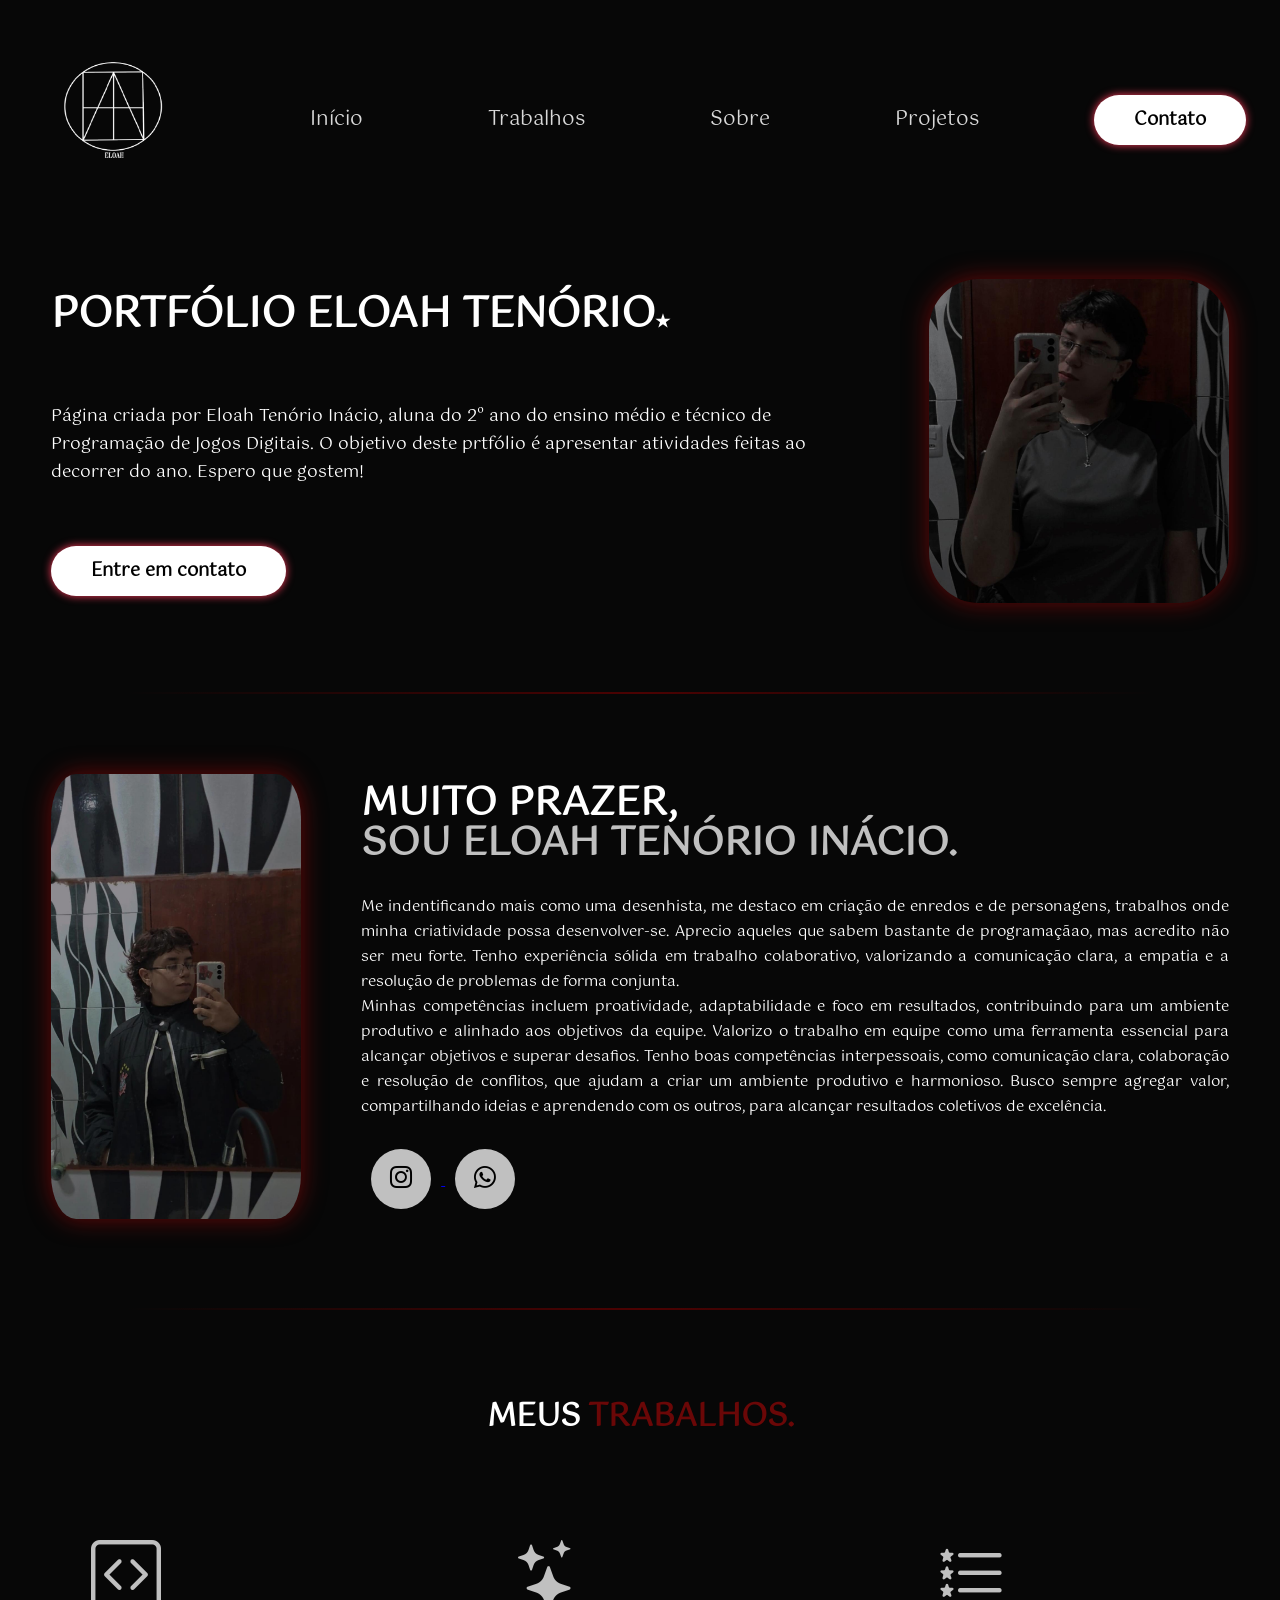
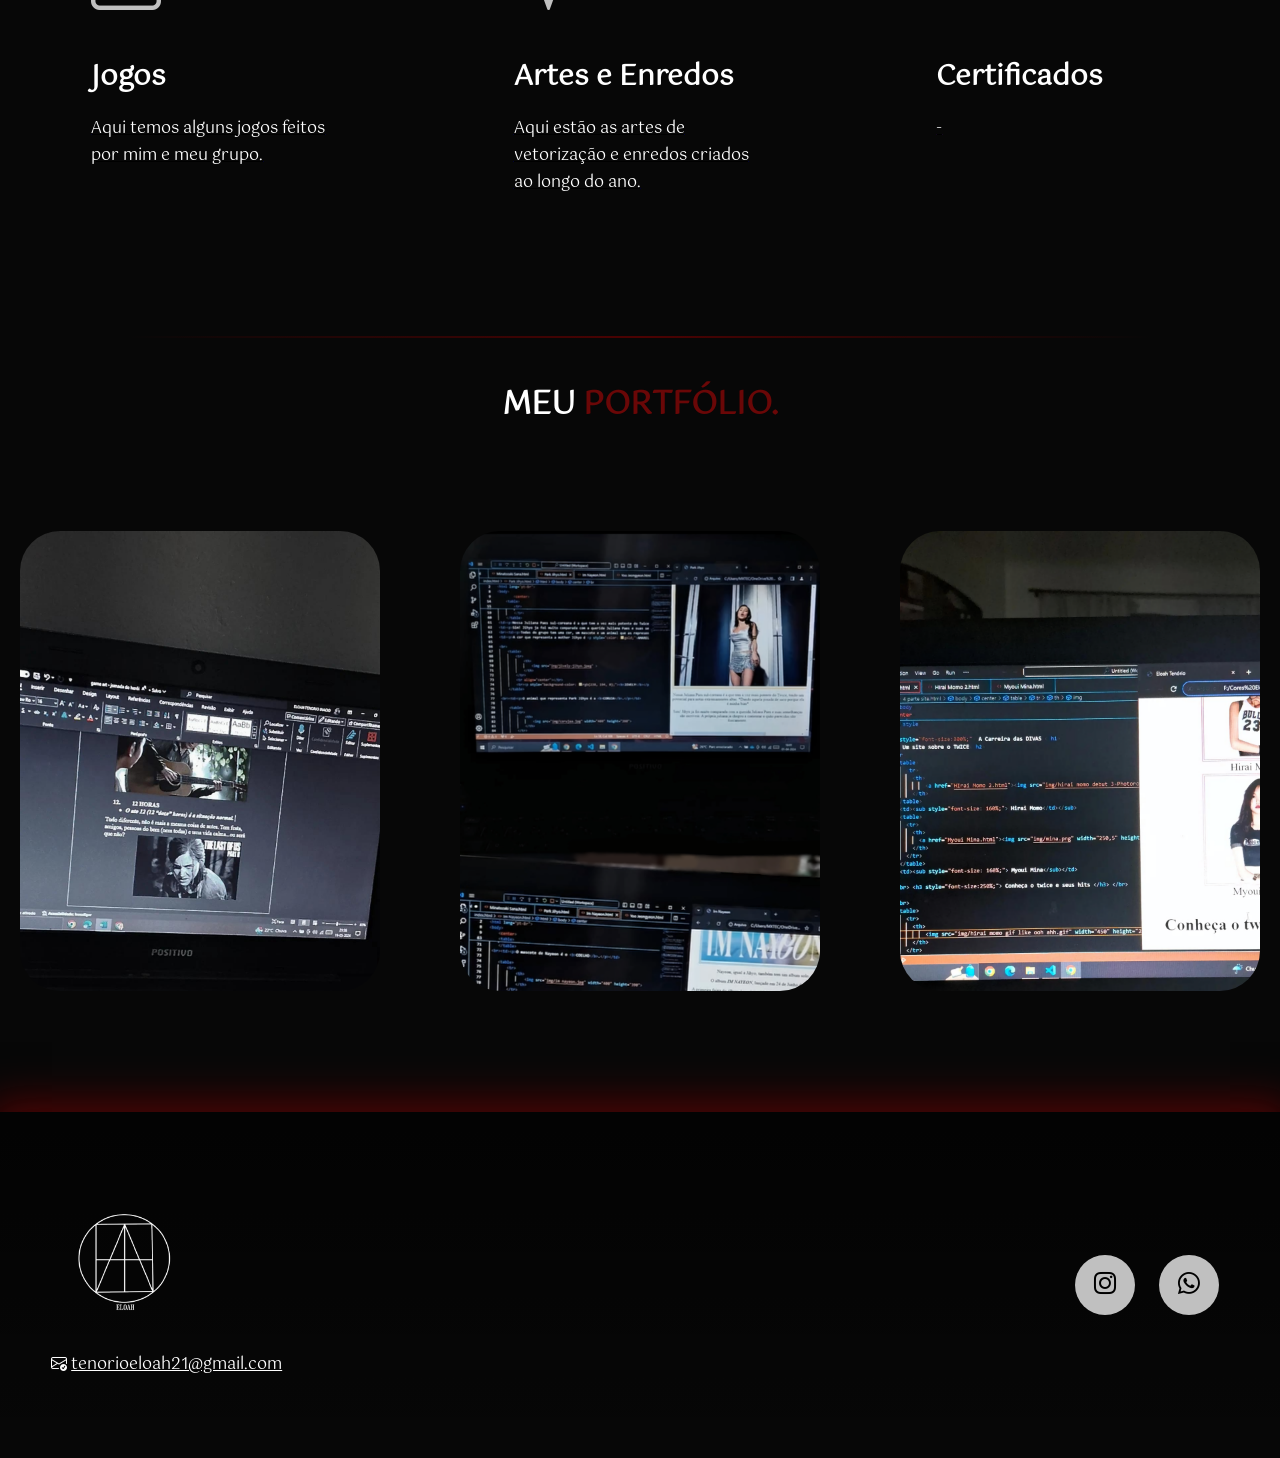
==== index.html @ f466d99b "Add files via upload" ====
<!DOCTYPE html>
<html lang="pt-br">
<head>
    <meta charset="UTF-8">
    <meta name="viewport" content="width=device-width, initial-scale=1.0">
    <link rel="preconnect" href="https://fonts.googleapis.com">
    <link rel="preconnect" href="https://fonts.gstatic.com" crossorigin>
    <link href="https://fonts.googleapis.com/css2?family=Gotu&display=swap" rel="stylesheet">
    <link rel="stylesheet" href="https://cdn.jsdelivr.net/npm/bootstrap-icons@1.11.3/font/bootstrap-icons.min.css">
    <link rel="stylesheet" href="style.css">
    <title>Portfólio</title>
</head>
<body>
    <header>
        <div id="começo" class="interface">
            <div class="logo">
                    <img src="images/llolgog.png" id="logo-img" alt="Logo do site">
                </a>
            </div>
            <nav>
                <ul>
                    <li><a href="#Início">Início</a></li>
                    <li><a href="#Trabalhos">Trabalhos</a></li>
                    <li><a href="#Sobre">Sobre</a></li>
                    <li><a href="#Projetos">Projetos</a></li>
                </ul>
            </nav>
            <div class="btn-contato">
                <a href="https://wa.me/qr/FU6QCWK65TYTM1">
                    <button>Contato</button>
                </a>
            </div>
        </div>
    </header>

    <main>
        <section id="Início" class="topo-do-site">
            <div class="interface">
                <div class="txt-topo-site">
                    <h1>PORTFÓLIO ELOAH TENÓRIO<span>&#9733;</span></h1>
                    <p>Página criada por Eloah Tenório Inácio, aluna do 2º ano do ensino
                         médio e técnico de Programação de Jogos Digitais. O objetivo deste prtfólio é apresentar atividades feitas ao decorrer do ano. Espero que gostem!</p>
                    <div class="btn-contato">
                        <a href="https://wa.me/qr/FU6QCWK65TYTM1">
                            <button>Entre em contato</button>
                        </a>
                    </div>
                </div>
                <div class="img-topo-site">
                    <img src="images/eu.jpg" alt="Imagem de perfil">
                </div>
            </div>
        </section>

        <div class="divisor"></div>
        <section id="Sobre" class="sobre">
            <div class="interface">
                <div class="flex">
                    <div class="img-sobre">
                        <img src="images/eu inteira.jfif" alt="">
                    </div>
                    <div class="txt-sobre">
                        <h2>MUITO PRAZER, <span>SOU ELOAH TENÓRIO INÁCIO.</span></h2>
                        <p>Me indentificando mais como uma desenhista, me destaco em criação de enredos e de personagens, trabalhos onde minha criatividade possa desenvolver-se. Aprecio aqueles que sabem bastante de programaçãao, mas acredito não ser meu forte.
                            <!--colocar o bglh que tano linkedin-->
                        
                            Tenho experiência sólida em trabalho colaborativo, valorizando a comunicação clara, a empatia e a resolução de problemas de forma conjunta. <br> Minhas competências incluem proatividade, adaptabilidade e foco em resultados, contribuindo para um ambiente produtivo e alinhado aos objetivos da equipe.
                            Valorizo ​​o trabalho em equipe como uma ferramenta essencial para alcançar objetivos e superar desafios. Tenho boas competências interpessoais, como comunicação clara, colaboração e resolução de conflitos, que ajudam a criar um ambiente produtivo e harmonioso. Busco sempre agregar valor, compartilhando ideias e aprendendo com os outros, para alcançar resultados coletivos de excelência.
                        </p>
                        <div class="bnt-social">
                            <a href="https://www.instagram.com/_elo.me/profilecard/?igsh=aHR0dHB3bGNrcnV4">
                                <button><i class="bi bi-instagram"></i></button>
                            </a>
                            <a href="https://wa.me/qr/FU6QCWK65TYTM1">
                                <button><i class="bi bi-whatsapp"></i></button>
                            </a>
                        </div>
                    </div>
                </div>
            </div>
        </section>

        <div class="divisor"></div>
        <section id="Trabalhos" class="trabalhos">
            <h2 class="titulo">MEUS <span>TRABALHOS.</span></h2>
            <div class="interface">
                <div class="flex">
                    <div class="trabalhos-box">
                        <i class="bi bi-code-square"></i>
                        <h3>Jogos</h3>
                       <a href="https://github.com/EloahT21/Jogos.git"><p>Aqui temos alguns jogos feitos por mim e meu grupo.</p></a> 
                    </div>
                    <div class="trabalhos-box">
                        <i class="bi bi-stars"></i>
                        <h3>Artes e Enredos</h3>
                        <a href="https://github.com/EloahT21/Game-Art.git"><p>Aqui estão as artes de vetorização e enredos criados ao longo do ano.</p></a>
                    </div>
                    <div class="trabalhos-box">
                        <i class="bi bi-list-stars"></i>
                        <h3>Certificados</h3>
                        <a href=""><p>-</p></a>
                    </div>
                </div>
            </div>
        </section>

        <div class="divisor"></div>
        <section id="Projetos" class="portifolio">
            <h2 class="titulo">MEU <span>PORTFÓLIO.</span></h2>
            <div class="interface">
                <div class="flex">
                    <div class="img-port" style="background-image: url(images/enredo\ tlou.png);">
                        <div class="overlay">Enredo Jornada do herói</div>
                    </div>
                    <div class="img-port" style="background-image: url(images/site.png);">
                        <div class="overlay">Twice site</div>
                    </div>
                    <div class="img-port" style="background-image: url(images/twice\ site.png);">
                        <div class="overlay">Produção Twice site</div>
                    </div>
                </div>
            </div>
        </section>
    </main>
    <br>
    <br>

    <br>
    <footer class="footer">
        <div class="interface flex">
            <div class="logo-footer">
                <a href="#começo">
                    <img src="images/llolgog.png" id="logo-bottom" alt="Logo do rodapé">
                </a>
                <p><i class="bi bi-envelope-check"></i> <a href="mailto:tenorioeloah21@gmail.com">tenorioeloah21@gmail.com</a></p>
            </div>
            <div class="bnt-social">
                <a href="https://www.instagram.com/_elo.me/?next=https%3A%2F%2Fwww.instagram.com%2Fstories%2Fdirect%2F3469138219764285274_4747545154%2F%3F__coig_login%3D1"><button><i class="bi bi-instagram"></i></button></a>
                <a href="https://wa.me/qr/FU6QCWK65TYTM1"><button><i class="bi bi-whatsapp"></i></button></a>
            </div>
        </div>
    </footer>
    
</body>
</html>
---- style.css ----
/*os comentarios para seperar o codigo*/ 
* {
    margin: 0;
    padding: 0;
    box-sizing: 0;
    font-family: "Gotu", sans-serif;
  }
  
  .gotu-regular {
    font-family: "Gotu", sans-serif;
    font-weight: 400;
    font-style: normal;
  }

body {
    background-color: rgb(7, 7, 7);
    height: 100vh;
    color: white;
}

button:hover {
    box-shadow: 0px 0px 8px #ff3c5c;
    background-color: #ffffff;
    transform: scale(1.15);
}

/* Estilo de Títulos */
h2.titulo {
    color: white;
    font-size: 32px;
    text-align: center;
    margin-bottom: 40px;
}

h2.titulo span {
    color: rgb(106, 7, 7);
}

.sobre .txt-sobre p span {
    animation: brilho infinite 3s;
}

/* Estilo Flexível */
.flex {
    display: flex;
}

.interface {
    max-width: 1280px;
    margin: 0 auto;
    display: flex;
    justify-content: space-between;
    align-items: center;
}

/* Estilo do Cabeçalho */
header {
    padding: 40px 4%;
}

.logo img {
    width:160px;
    height:150px;
}

header nav ul {
    list-style: none;
    display: flex;
    justify-content: center;
    gap: 95px;
    flex-grow: 1;
}

header nav ul li {
    display: inline-block;
}

header nav a {
    color: #D9D9D9;
    text-decoration: none;
    font-size: 20px;
    padding: 15px;
    transition: 0.2s;
    display: inline-block;
}

header nav a:hover {
    color: white;
    transform: scale(1.15);
}

.btn-contato button {
    padding: 10px 40px;
    font-size: 18px;
    font-weight: 600;
    background-color: rgb(255, 255, 255);
    border: 0;
    border-radius: 30px;
    cursor: pointer;
    box-shadow: 0px 0px 8px #ff3c5c;
    transition: 0.3s;
}

/* Estilo do Site */
section.topo-do-site {
    padding: 40px 4%;
}

.interface {
    display: flex;
    align-items: center;
    justify-content: center;
    gap: 100px;
}

.txt-topo-site {
    display: flex;
    flex-direction: column;
    gap: 20px;
}

.topo-do-site h1 {
    color: white;
    font-size: 42px;
    line-height: 40px;
}

.topo-do-site .txt-topo-site h1 span {

    animation: brilho infinite 3s;
    font-size: 17px;
}

.topo-do-site .txt-topo-site p {
    color: white;
    margin: 40px 0;
    font-size: 17px;
}

@keyframes brilho {
    0% {
        color: rgb(255, 0, 132);
        text-shadow: 0 0 8px rgba(255, 71, 187, 0.944), 0 0 12px rgba(255, 87, 199, 0.8), 0 0 16px rgba(255, 74, 174, 0.897);
    }
    50% {
        color: #ff0095;
        text-shadow: 0 0 8px #ee6aa3, 0 0 12px rgba(231, 74, 132, 0.8), 0 0 16px #e75192;
    }
    100% {
        color: #ff0073;
        text-shadow: 0 0 8px #dc437b, 0 0 12px rgba(235, 82, 123, 0.8), 0 0 16px #e74888;
    }
}

header {
    opacity: 0;
    animation: fadeIn 3s ease forwards;
}

@keyframes fadeIn {
    to {
        opacity: 1;
    }
}

.divisor {
    width: 80%;
    height: 2px;
    background: linear-gradient(to right, transparent, rgba(100, 0, 0, 0.747), transparent);
    margin: 40px auto;
}


.logo-footer img {
    width: 150px;
    height: auto;
}

.img-sobre img {
    width: 250px;
    height: auto;
    object-fit: cover;
    border-radius: 10%;
    filter: drop-shadow(0 0 0.75rem rgb(102, 7, 7));
}

.img-topo-site img {
    filter: drop-shadow(0 0 0.75rem rgb(102, 7, 7));
    width: 300px;
    border-radius: 50px;
}

/* Estilo Trabalhos */
section.trabalhos {
    padding: 40px 4%;
}

section.trabalhos .flex {
    display: flex;
    gap: 90px;
    justify-content: center;
    flex-wrap: wrap;
}

.trabalhos .trabalhos-box {
    color: white;
    padding: 40px;
    border-radius: 20px;
    transition: 0.2s;
    flex: 1;
    max-width: 300px;
    margin-bottom: 20px;
    cursor: pointer;
}

.trabalhos .trabalhos-box:hover {
    transform: scale(1.05);
    box-shadow: 0px 0px 10px #ff3c5c;
}

.trabalhos .trabalhos-box i {
    font-size: 70px;
    color: silver;
}

.trabalhos .trabalhos-box h3 {
    font-size: 28px;
    margin: 15px 0px;
}

.trabalhos .trabalhos-box a p {
    color: white; 
    text-decoration-line: underline;
    text-decoration-color: black;     
}
.trabalhos .trabalhos-box a p:hover {
    color: lightgray; 
    text-decoration: underline;
    text-decoration-color: white
}


/* Estilo Sobre */
section.sobre {
    padding: 40px 4%;
}

section.sobre .flex {
    align-items: center;
    gap: 60px;
}

.sobre .txt-sobre {
    color: white;
}

.sobre .txt-sobre h2 {
    font-size: 40px;
    line-height: 40px;
    margin-bottom: 30px;
}

.sobre .txt-sobre h2 span {
    color: silver;
    display: block;
}

.sobre .txt-sobre p {
    font-size: 15px;
    margin: 20px 0;
    text-align: justify;
}

.bnt-social button {
    width: 60px;
    height: 60px;
    border-radius: 50%;
    border: 0;
    background-color: silver;
    font-size: 22px;
    cursor: pointer;
    margin: 0 10px;
    transition: 0.2s;
    margin: 10px;
}

/* Estilo Portfólio */


section.portifolio .flex {
    gap: 80px;
    justify-content: space-around;
    margin-top: 60px;
}

.img-port {
    width: 360px;
    height: 460px;
    background-size: cover;
    background-position: 100% 0;
    transition: 2s;
    cursor: pointer;
    border-radius: 40px;
    position: relative;
}

.img-port:hover {
    background-position: 100% 100%;
}

.overlay {
    position: absolute;
    top: 0;
    left: 0;
    width: 100%;
    height: 100%;
    background-color: rgba(0, 0, 0, 0.726);
    border-radius: 40px;
    display: flex;
    align-items: center;
    justify-content: center;
    font-size: 24px;
    font-weight: 600;
    color: white;
    opacity: 0;
    transition: 0.5s;
}

.overlay:hover {
    opacity: 1;
}

/* Estilo rodapé */
footer {
    padding: 40px 4%; 
    background: rgba(0, 0, 0, 0.8);
    background: linear-gradient(to bottom, rgba(0, 0, 0, 0.6), rgba(0, 0, 0, 0)); 
    padding: 80px 4%;
    box-shadow: 0 0 40px 10px rgba(114, 3, 3, 0.69);
    margin: 40px 0; 
}

footer .flex {
    justify-content: space-between;
}

footer .line-footer p i {
    color: silver;
    font-size: 22px;
}

footer .line-footer p a {
    color: white;
    text-decoration: none;
}

footer .logo-footer p a {
    color: white;
}

footer .line-footer {
    padding: 20px 0;
}

html {
    scroll-behavior: smooth;
}
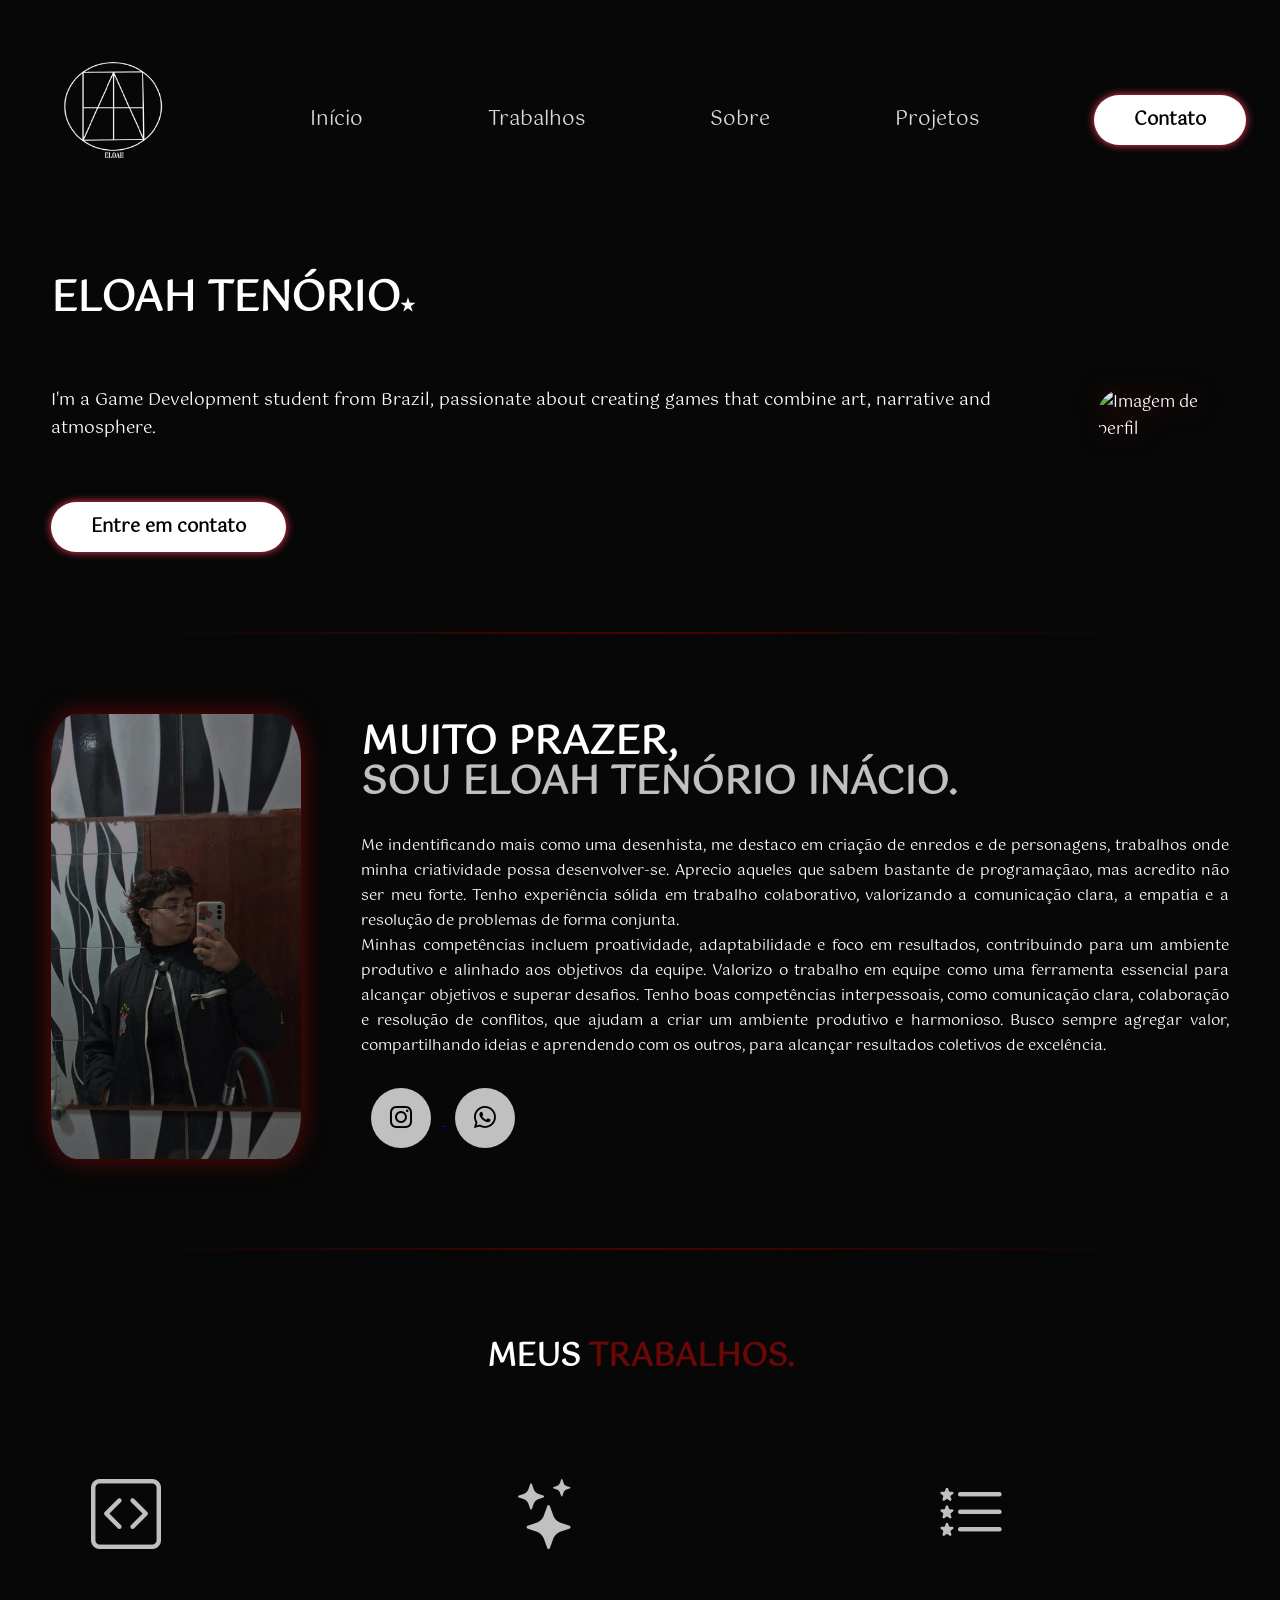
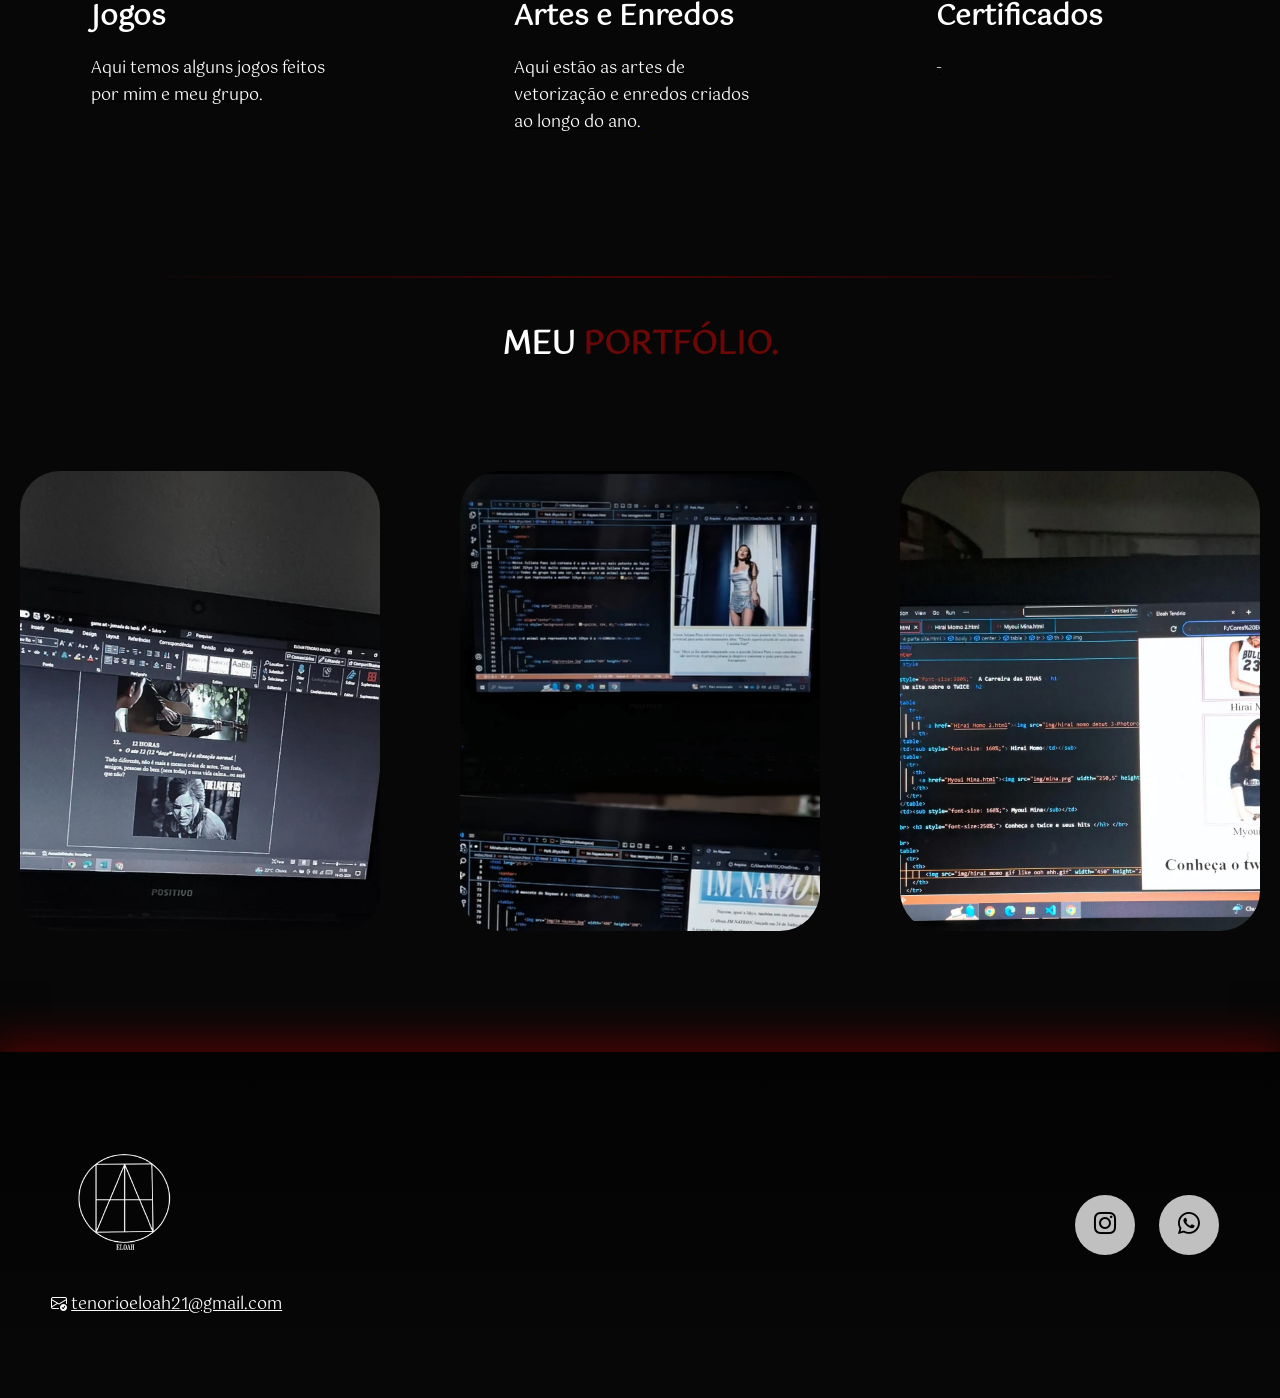
==== commit f651e147: "Add files via upload" ====
--- a/index.html
+++ b/index.html
@@ -37,9 +37,8 @@
         <section id="Início" class="topo-do-site">
             <div class="interface">
                 <div class="txt-topo-site">
-                    <h1>PORTFÓLIO ELOAH TENÓRIO<span>&#9733;</span></h1>
-                    <p>Página criada por Eloah Tenório Inácio, aluna do 2º ano do ensino
-                         médio e técnico de Programação de Jogos Digitais. O objetivo deste prtfólio é apresentar atividades feitas ao decorrer do ano. Espero que gostem!</p>
+                    <h1>ELOAH TENÓRIO<span>&#9733;</span></h1>
+                    <p>I'm a Game Development student from Brazil, passionate about creating games that combine art, narrative and atmosphere.</p>
                     <div class="btn-contato">
                         <a href="https://wa.me/qr/FU6QCWK65TYTM1">
                             <button>Entre em contato</button>
@@ -47,7 +46,7 @@
                     </div>
                 </div>
                 <div class="img-topo-site">
-                    <img src="images/eu.jpg" alt="Imagem de perfil">
+                    <img src="images/foto eloah.jpg" alt="Imagem de perfil">
                 </div>
             </div>
         </section>
--- a/style.css
+++ b/style.css
@@ -187,7 +187,7 @@
 .img-topo-site img {
     filter: drop-shadow(0 0 0.75rem rgb(102, 7, 7));
     width: 300px;
-    border-radius: 50px;
+    border-radius: 150px;
 }
 
 /* Estilo Trabalhos */
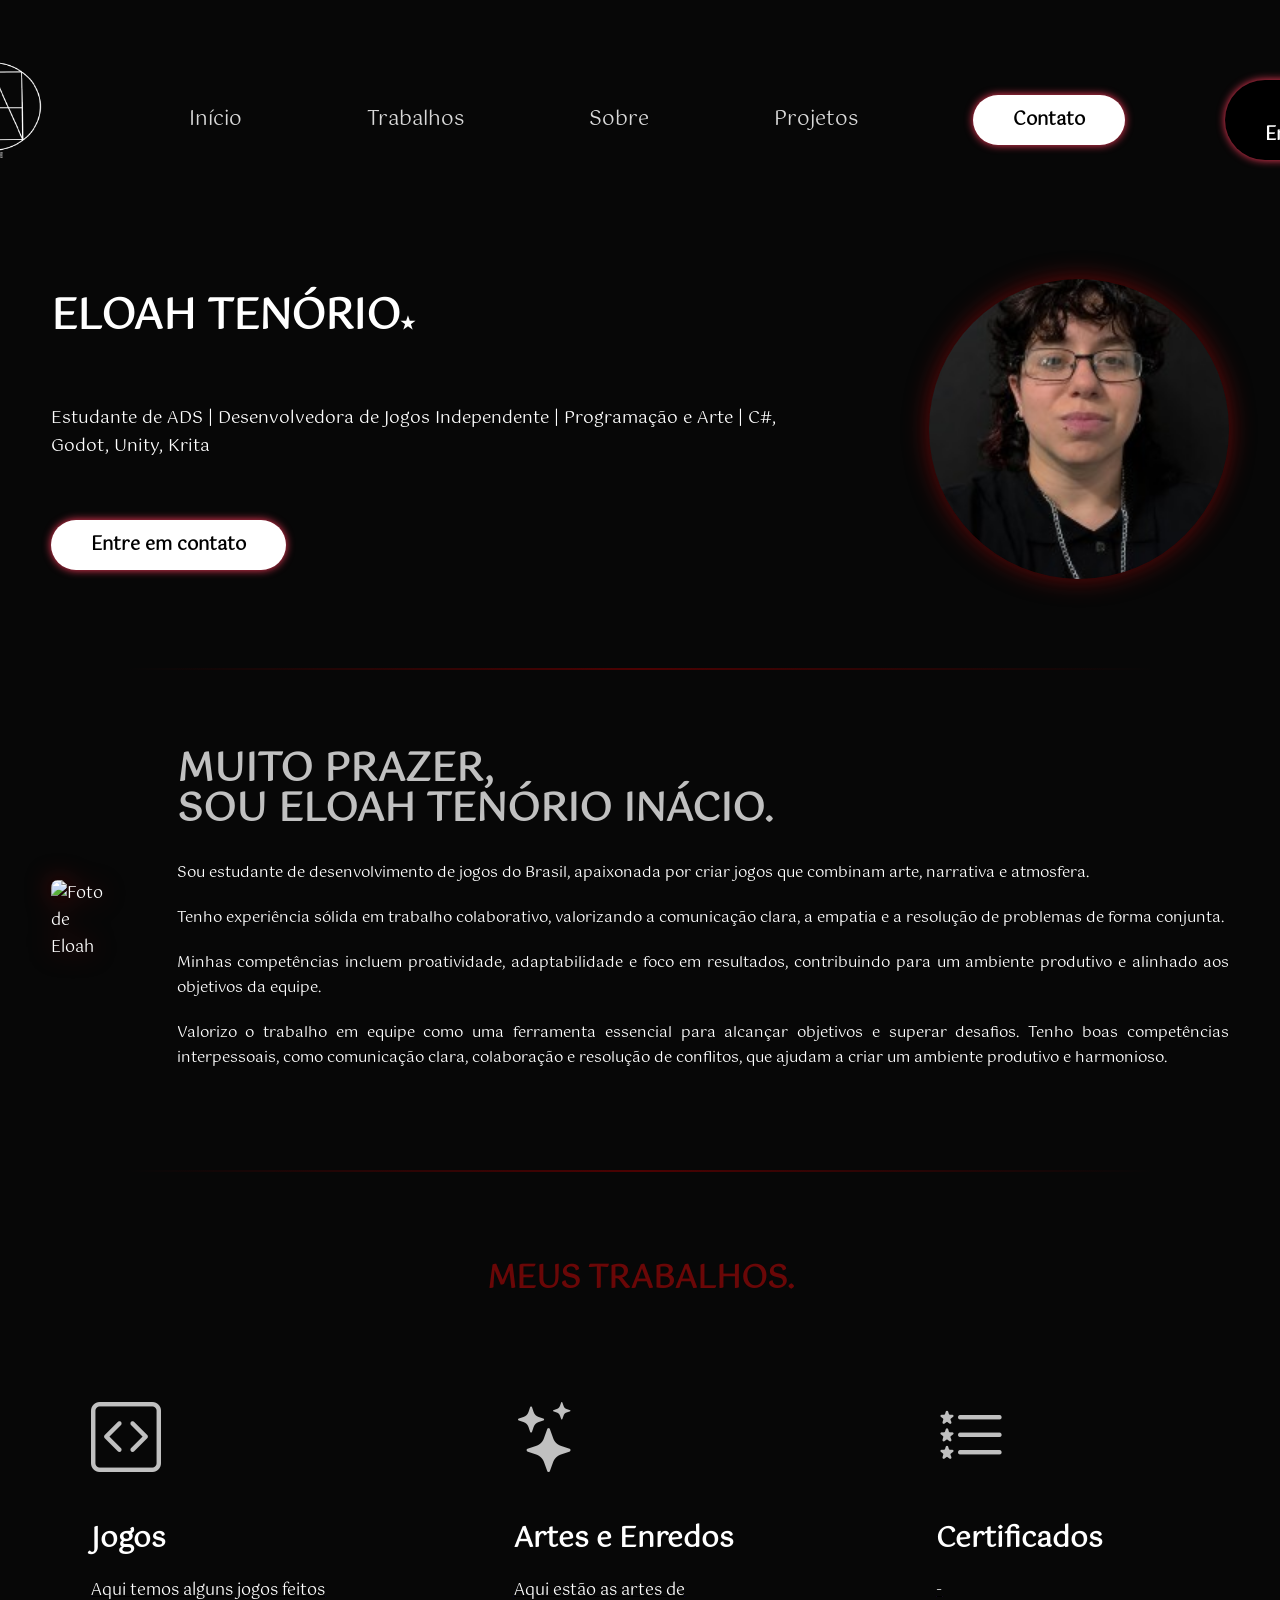
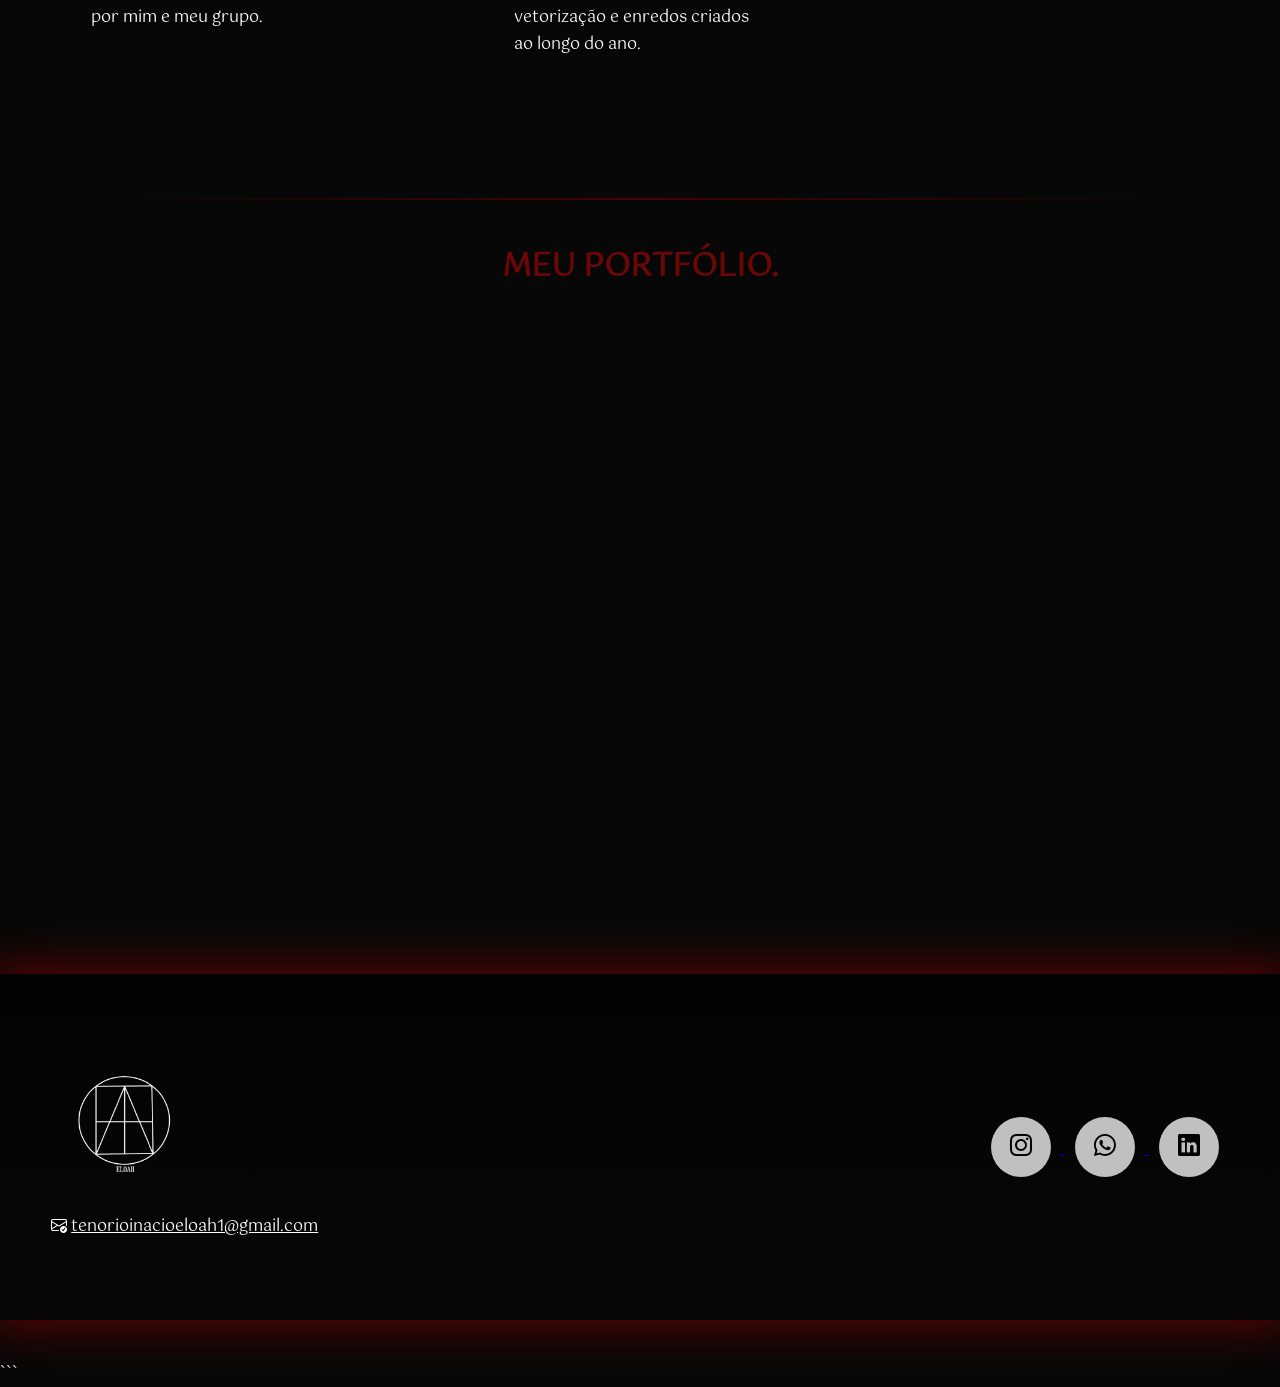
==== commit 31203730: "aaaaa" ====
--- a/index.html
+++ b/index.html
@@ -1,145 +1,588 @@
+
 <!DOCTYPE html>
 <html lang="pt-br">
+
 <head>
     <meta charset="UTF-8">
     <meta name="viewport" content="width=device-width, initial-scale=1.0">
+
     <link rel="preconnect" href="https://fonts.googleapis.com">
     <link rel="preconnect" href="https://fonts.gstatic.com" crossorigin>
+
     <link href="https://fonts.googleapis.com/css2?family=Gotu&display=swap" rel="stylesheet">
-    <link rel="stylesheet" href="https://cdn.jsdelivr.net/npm/bootstrap-icons@1.11.3/font/bootstrap-icons.min.css">
+
+    <link rel="stylesheet"
+        href="https://cdn.jsdelivr.net/npm/bootstrap-icons@1.11.3/font/bootstrap-icons.min.css">
+
     <link rel="stylesheet" href="style.css">
+
     <title>Portfólio</title>
 </head>
+
 <body>
+
+    <!-- ================= HEADER ================= -->
+
     <header>
+
         <div id="começo" class="interface">
+
             <div class="logo">
-                    <img src="images/llolgog.png" id="logo-img" alt="Logo do site">
-                </a>
-            </div>
+                <img src="images/llolgog.png" id="logo-img" alt="Logo do site">
+            </div>
+
             <nav>
                 <ul>
-                    <li><a href="#Início">Início</a></li>
-                    <li><a href="#Trabalhos">Trabalhos</a></li>
-                    <li><a href="#Sobre">Sobre</a></li>
-                    <li><a href="#Projetos">Projetos</a></li>
+
+                    <li>
+                        <a href="#Início"
+                            data-pt="Início"
+                            data-en="Home">
+                            Início
+                        </a>
+                    </li>
+
+                    <li>
+                        <a href="#Trabalhos"
+                            data-pt="Trabalhos"
+                            data-en="Work">
+                            Trabalhos
+                        </a>
+                    </li>
+
+                    <li>
+                        <a href="#Sobre"
+                            data-pt="Sobre"
+                            data-en="About">
+                            Sobre
+                        </a>
+                    </li>
+
+                    <li>
+                        <a href="#Projetos"
+                            data-pt="Projetos"
+                            data-en="Projects">
+                            Projetos
+                        </a>
+                    </li>
+
                 </ul>
             </nav>
+
             <div class="btn-contato">
                 <a href="https://wa.me/qr/FU6QCWK65TYTM1">
-                    <button>Contato</button>
+                    <button
+                        data-pt="Contato"
+                        data-en="Contact">
+                        Contato
+                    </button>
                 </a>
             </div>
+
+            <!-- BOTÃO DE IDIOMA -->
+
+            <div class="idioma">
+                <button id="btnIdioma">
+                    🇺🇸 English
+                </button>
+            </div>
+
         </div>
+
     </header>
 
+
+    <!-- ================= MAIN ================= -->
+
     <main>
+
+        <!-- ================= INÍCIO ================= -->
+
         <section id="Início" class="topo-do-site">
+
             <div class="interface">
+
                 <div class="txt-topo-site">
-                    <h1>ELOAH TENÓRIO<span>&#9733;</span></h1>
-                    <p>I'm a Game Development student from Brazil, passionate about creating games that combine art, narrative and atmosphere.</p>
+
+                    <h1>
+                        ELOAH TENÓRIO<span>&#9733;</span>
+                    </h1>
+
+                    <p
+                        data-pt="Estudante de ADS | Desenvolvedora de Jogos Independente | Programação e Arte | C#, Godot, Unity, Krita"
+                        data-en="Game Development student | Independent Game Developer | Programming and Art | C#, Godot, Unity, Krita">
+
+                        Estudante de ADS | Desenvolvedora de Jogos Independente | Programação e Arte | C#, Godot, Unity, Krita
+
+                    </p>
+
                     <div class="btn-contato">
+
                         <a href="https://wa.me/qr/FU6QCWK65TYTM1">
-                            <button>Entre em contato</button>
-                        </a>
-                    </div>
+
+                            <button
+                                data-pt="Entre em contato"
+                                data-en="Get in touch">
+
+                                Entre em contato
+
+                            </button>
+
+                        </a>
+
+                    </div>
+
                 </div>
+
+
                 <div class="img-topo-site">
-                    <img src="images/foto eloah.jpg" alt="Imagem de perfil">
+
+                    <img
+                        src="images/foto eloah.jpg"
+                        alt="Imagem de perfil">
+
                 </div>
-            </div>
+
+            </div>
+
         </section>
 
+
         <div class="divisor"></div>
+
+
+        <!-- ================= SOBRE ================= -->
+
         <section id="Sobre" class="sobre">
+
             <div class="interface">
+
                 <div class="flex">
+
                     <div class="img-sobre">
-                        <img src="images/eu inteira.jfif" alt="">
-                    </div>
+
+                        <img
+                            src="images/eu inteira.jfif"
+                            alt="Foto de Eloah">
+
+                    </div>
+
+
                     <div class="txt-sobre">
-                        <h2>MUITO PRAZER, <span>SOU ELOAH TENÓRIO INÁCIO.</span></h2>
-                        <p>Me indentificando mais como uma desenhista, me destaco em criação de enredos e de personagens, trabalhos onde minha criatividade possa desenvolver-se. Aprecio aqueles que sabem bastante de programaçãao, mas acredito não ser meu forte.
-                            <!--colocar o bglh que tano linkedin-->
-                        
-                            Tenho experiência sólida em trabalho colaborativo, valorizando a comunicação clara, a empatia e a resolução de problemas de forma conjunta. <br> Minhas competências incluem proatividade, adaptabilidade e foco em resultados, contribuindo para um ambiente produtivo e alinhado aos objetivos da equipe.
-                            Valorizo ​​o trabalho em equipe como uma ferramenta essencial para alcançar objetivos e superar desafios. Tenho boas competências interpessoais, como comunicação clara, colaboração e resolução de conflitos, que ajudam a criar um ambiente produtivo e harmonioso. Busco sempre agregar valor, compartilhando ideias e aprendendo com os outros, para alcançar resultados coletivos de excelência.
+
+                        <h2>
+
+                            <span
+                                data-pt="MUITO PRAZER,"
+                                data-en="NICE TO MEET YOU,">
+
+                                MUITO PRAZER,
+
+                            </span>
+
+                            <span
+                                data-pt=" SOU ELOAH TENÓRIO INÁCIO."
+                                data-en=" I'M ELOAH TENÓRIO INÁCIO.">
+
+                                SOU ELOAH TENÓRIO INÁCIO.
+
+                            </span>
+
+                        </h2>
+
+
+                        <p
+                            data-pt="Sou estudante de desenvolvimento de jogos do Brasil, apaixonada por criar jogos que combinam arte, narrativa e atmosfera."
+                            data-en="I am a Game Development student from Brazil, passionate about creating games that combine art, narrative, and atmosphere.">
+
+                            Sou estudante de desenvolvimento de jogos do Brasil, apaixonada por criar jogos que combinam arte, narrativa e atmosfera.
+
                         </p>
-                        <div class="bnt-social">
-                            <a href="https://www.instagram.com/_elo.me/profilecard/?igsh=aHR0dHB3bGNrcnV4">
-                                <button><i class="bi bi-instagram"></i></button>
-                            </a>
-                            <a href="https://wa.me/qr/FU6QCWK65TYTM1">
-                                <button><i class="bi bi-whatsapp"></i></button>
-                            </a>
+
+
+                        <p
+                            data-pt="Tenho experiência sólida em trabalho colaborativo, valorizando a comunicação clara, a empatia e a resolução de problemas de forma conjunta."
+                            data-en="I have solid experience working collaboratively, valuing clear communication, empathy, and problem-solving as a team.">
+
+                            Tenho experiência sólida em trabalho colaborativo, valorizando a comunicação clara, a empatia e a resolução de problemas de forma conjunta.
+
+                        </p>
+
+
+                        <p
+                            data-pt="Minhas competências incluem proatividade, adaptabilidade e foco em resultados, contribuindo para um ambiente produtivo e alinhado aos objetivos da equipe."
+                            data-en="My skills include proactivity, adaptability, and a results-oriented mindset, contributing to a productive environment aligned with the team's goals.">
+
+                            Minhas competências incluem proatividade, adaptabilidade e foco em resultados, contribuindo para um ambiente produtivo e alinhado aos objetivos da equipe.
+
+                        </p>
+
+
+                        <p
+                            data-pt="Valorizo o trabalho em equipe como uma ferramenta essencial para alcançar objetivos e superar desafios. Tenho boas competências interpessoais, como comunicação clara, colaboração e resolução de conflitos, que ajudam a criar um ambiente produtivo e harmonioso."
+                            data-en="I value teamwork as an essential tool for achieving goals and overcoming challenges. I have strong interpersonal skills, including clear communication, collaboration, and conflict resolution, which help create a productive and harmonious environment.">
+
+                            Valorizo o trabalho em equipe como uma ferramenta essencial para alcançar objetivos e superar desafios. Tenho boas competências interpessoais, como comunicação clara, colaboração e resolução de conflitos, que ajudam a criar um ambiente produtivo e harmonioso.
+
+                        </p>
+
+                    </div>
+
+                </div>
+
+            </div>
+
+        </section>
+
+
+        <div class="divisor"></div>
+
+
+        <!-- ================= TRABALHOS ================= -->
+
+        <section id="Trabalhos" class="trabalhos">
+
+            <h2 class="titulo">
+
+                <span
+                    data-pt="MEUS"
+                    data-en="MY">
+
+                    MEUS
+
+                </span>
+
+                <span
+                    data-pt=" TRABALHOS."
+                    data-en=" WORK.">
+
+                    TRABALHOS.
+
+                </span>
+
+            </h2>
+
+
+            <div class="interface">
+
+                <div class="flex">
+
+
+                    <!-- JOGOS -->
+
+                    <div class="trabalhos-box">
+
+                        <i class="bi bi-code-square"></i>
+
+                        <h3
+                            data-pt="Jogos"
+                            data-en="Games">
+
+                            Jogos
+
+                        </h3>
+
+                        <a href="https://github.com/EloahT21/Jogos.git">
+
+                            <p
+                                data-pt="Aqui temos alguns jogos feitos por mim e meu grupo."
+                                data-en="Here are some games created by me and my group.">
+
+                                Aqui temos alguns jogos feitos por mim e meu grupo.
+
+                            </p>
+
+                        </a>
+
+                    </div>
+
+
+                    <!-- ARTES -->
+
+                    <div class="trabalhos-box">
+
+                        <i class="bi bi-stars"></i>
+
+                        <h3
+                            data-pt="Artes e Enredos"
+                            data-en="Art and Narratives">
+
+                            Artes e Enredos
+
+                        </h3>
+
+                        <a href="https://github.com/EloahT21/Game-Art.git">
+
+                            <p
+                                data-pt="Aqui estão as artes de vetorização e enredos criados ao longo do ano."
+                                data-en="Here you can find vector artwork and narratives created throughout the year.">
+
+                                Aqui estão as artes de vetorização e enredos criados ao longo do ano.
+
+                            </p>
+
+                        </a>
+
+                    </div>
+
+
+                    <!-- CERTIFICADOS -->
+
+                    <div class="trabalhos-box">
+
+                        <i class="bi bi-list-stars"></i>
+
+                        <h3
+                            data-pt="Certificados"
+                            data-en="Certificates">
+
+                            Certificados
+
+                        </h3>
+
+                        <a href="">
+
+                            <p>-</p>
+
+                        </a>
+
+                    </div>
+
+                </div>
+
+            </div>
+
+        </section>
+
+
+        <div class="divisor"></div>
+
+
+        <!-- ================= PORTFÓLIO ================= -->
+
+        <section id="Projetos" class="portifolio">
+
+            <h2 class="titulo">
+
+                <span
+                    data-pt="MEU"
+                    data-en="MY">
+
+                    MEU
+
+                </span>
+
+                <span
+                    data-pt=" PORTFÓLIO."
+                    data-en=" PORTFOLIO.">
+
+                    PORTFÓLIO.
+
+                </span>
+
+            </h2>
+
+
+            <div class="interface">
+
+                <div class="flex">
+
+
+                    <!-- PROJETO 1 -->
+
+                    <div
+                        class="img-port"
+                        style="background-image: url(images/enredo\ tlou.png);">
+
+                        <div
+                            class="overlay"
+                            data-pt="Enredo Jornada do Herói"
+                            data-en="Hero's Journey Narrative">
+
+                            Enredo Jornada do Herói
+
                         </div>
-                    </div>
+
+                    </div>
+
+
+                    <!-- PROJETO 2 -->
+
+                    <div
+                        class="img-port"
+                        style="background-image: url(images/site.png);">
+
+                        <div
+                            class="overlay"
+                            data-pt="Twice site"
+                            data-en="TWICE Website">
+
+                            Twice site
+
+                        </div>
+
+                    </div>
+
+
+                    <!-- PROJETO 3 -->
+
+                    <div
+                        class="img-port"
+                        style="background-image: url(images/twice\ site.png);">
+
+                        <div
+                            class="overlay"
+                            data-pt="Produção Twice site"
+                            data-en="TWICE Website Production">
+
+                            Produção Twice site
+
+                        </div>
+
+                    </div>
+
                 </div>
-            </div>
+
+            </div>
+
         </section>
 
-        <div class="divisor"></div>
-        <section id="Trabalhos" class="trabalhos">
-            <h2 class="titulo">MEUS <span>TRABALHOS.</span></h2>
-            <div class="interface">
-                <div class="flex">
-                    <div class="trabalhos-box">
-                        <i class="bi bi-code-square"></i>
-                        <h3>Jogos</h3>
-                       <a href="https://github.com/EloahT21/Jogos.git"><p>Aqui temos alguns jogos feitos por mim e meu grupo.</p></a> 
-                    </div>
-                    <div class="trabalhos-box">
-                        <i class="bi bi-stars"></i>
-                        <h3>Artes e Enredos</h3>
-                        <a href="https://github.com/EloahT21/Game-Art.git"><p>Aqui estão as artes de vetorização e enredos criados ao longo do ano.</p></a>
-                    </div>
-                    <div class="trabalhos-box">
-                        <i class="bi bi-list-stars"></i>
-                        <h3>Certificados</h3>
-                        <a href=""><p>-</p></a>
-                    </div>
-                </div>
-            </div>
-        </section>
-
-        <div class="divisor"></div>
-        <section id="Projetos" class="portifolio">
-            <h2 class="titulo">MEU <span>PORTFÓLIO.</span></h2>
-            <div class="interface">
-                <div class="flex">
-                    <div class="img-port" style="background-image: url(images/enredo\ tlou.png);">
-                        <div class="overlay">Enredo Jornada do herói</div>
-                    </div>
-                    <div class="img-port" style="background-image: url(images/site.png);">
-                        <div class="overlay">Twice site</div>
-                    </div>
-                    <div class="img-port" style="background-image: url(images/twice\ site.png);">
-                        <div class="overlay">Produção Twice site</div>
-                    </div>
-                </div>
-            </div>
-        </section>
     </main>
+
+
     <br>
     <br>
-
     <br>
+
+
+    <!-- ================= FOOTER ================= -->
+
     <footer class="footer">
+
         <div class="interface flex">
+
+
             <div class="logo-footer">
+
                 <a href="#começo">
-                    <img src="images/llolgog.png" id="logo-bottom" alt="Logo do rodapé">
+
+                    <img
+                        src="images/llolgog.png"
+                        id="logo-bottom"
+                        alt="Logo do rodapé">
+
                 </a>
-                <p><i class="bi bi-envelope-check"></i> <a href="mailto:tenorioeloah21@gmail.com">tenorioeloah21@gmail.com</a></p>
-            </div>
+
+
+                <p>
+
+                    <i class="bi bi-envelope-check"></i>
+
+                    <a href="mailto:tenorioinacioeloah1@gmail.com">
+
+                        tenorioinacioeloah1@gmail.com
+
+                    </a>
+
+                </p>
+
+            </div>
+
+
             <div class="bnt-social">
-                <a href="https://www.instagram.com/_elo.me/?next=https%3A%2F%2Fwww.instagram.com%2Fstories%2Fdirect%2F3469138219764285274_4747545154%2F%3F__coig_login%3D1"><button><i class="bi bi-instagram"></i></button></a>
-                <a href="https://wa.me/qr/FU6QCWK65TYTM1"><button><i class="bi bi-whatsapp"></i></button></a>
-            </div>
+
+                <a href="https://www.instagram.com/_elo.me/">
+
+                    <button>
+
+                        <i class="bi bi-instagram"></i>
+
+                    </button>
+
+                </a>
+
+
+                <a href="https://wa.me/qr/FU6QCWK65TYTM1">
+
+                    <button>
+
+                        <i class="bi bi-whatsapp"></i>
+
+                    </button>
+
+                </a>
+
+
+                <a href="https://www.linkedin.com/in/eloah-ten%C3%B3rio-6971702b8/">
+
+                    <button>
+
+                        <i class="bi bi-linkedin"></i>
+
+                    </button>
+
+                </a>
+
+            </div>
+
         </div>
+
     </footer>
-    
+
+
+    <!-- ================= JAVASCRIPT - IDIOMA ================= -->
+
+    <script>
+
+        const btnIdioma = document.getElementById("btnIdioma");
+
+        let idiomaAtual = "pt";
+
+
+        btnIdioma.addEventListener("click", () => {
+
+            const elementos = document.querySelectorAll(
+                "[data-pt][data-en]"
+            );
+
+
+            if (idiomaAtual === "pt") {
+
+                elementos.forEach(elemento => {
+
+                    elemento.textContent = elemento.dataset.en;
+
+                });
+
+                btnIdioma.textContent = "🇧🇷 Português";
+
+                document.documentElement.lang = "en";
+
+                idiomaAtual = "en";
+
+            }
+
+            else {
+
+                elementos.forEach(elemento => {
+
+                    elemento.textContent = elemento.dataset.pt;
+
+                });
+
+                btnIdioma.textContent = "🇺🇸 English";
+
+                document.documentElement.lang = "pt-br";
+
+                idiomaAtual = "pt";
+
+            }
+
+        });
+
+    </script>
+
 </body>
+
 </html>
-
+```
--- a/style.css
+++ b/style.css
@@ -365,3 +365,322 @@
 html {
     scroll-behavior: smooth;
 }
+
+
+/* =========================
+   RESPONSIVIDADE
+   ========================= */
+
+/* Tablets */
+@media (max-width: 900px) {
+
+    .interface {
+        width: 90%;
+        max-width: 1200px;
+    }
+
+    /* HEADER */
+    header .interface {
+        flex-direction: column;
+        gap: 20px;
+        padding: 20px 0;
+    }
+
+    nav ul {
+        gap: 20px;
+        flex-wrap: wrap;
+        justify-content: center;
+    }
+
+    /* TOPO */
+    .topo-do-site .interface {
+        flex-direction: column;
+        text-align: center;
+        gap: 40px;
+    }
+
+    .txt-topo-site {
+        width: 100%;
+    }
+
+    .img-topo-site {
+        width: 100%;
+        display: flex;
+        justify-content: center;
+    }
+
+    .img-topo-site img {
+        width: 70%;
+        max-width: 350px;
+    }
+
+    /* SOBRE */
+    .sobre .flex {
+        flex-direction: column;
+        text-align: center;
+        gap: 40px;
+    }
+
+    .img-sobre {
+        width: 100%;
+        display: flex;
+        justify-content: center;
+    }
+
+    .img-sobre img {
+        width: 70%;
+        max-width: 350px;
+    }
+
+    .txt-sobre {
+        width: 100%;
+    }
+
+    .bnt-social {
+        justify-content: center;
+    }
+
+    /* TRABALHOS */
+    .trabalhos .flex {
+        flex-wrap: wrap;
+        justify-content: center;
+    }
+
+    .trabalhos-box {
+        width: 45%;
+        min-width: 250px;
+    }
+
+    /* PORTFÓLIO */
+    .portifolio .flex {
+        flex-wrap: wrap;
+        justify-content: center;
+    }
+
+    .img-port {
+        width: 45%;
+        min-width: 280px;
+    }
+
+    /* FOOTER */
+    .footer .interface {
+        flex-direction: column;
+        gap: 25px;
+        text-align: center;
+    }
+}
+
+
+/* =========================
+   CELULARES
+   ========================= */
+
+@media (max-width: 600px) {
+
+    body {
+        overflow-x: hidden;
+    }
+
+    .interface {
+        width: 90%;
+    }
+
+    /* HEADER */
+    header {
+        padding: 10px 0;
+    }
+
+    header .interface {
+        gap: 15px;
+    }
+
+    .logo img {
+        width: 100px;
+        height: auto;
+    }
+
+    nav ul {
+        gap: 12px;
+    }
+
+    nav ul li a {
+        font-size: 14px;
+    }
+
+    .btn-contato button {
+        padding: 10px 18px;
+        font-size: 14px;
+    }
+
+
+    /* TOPO */
+    .topo-do-site {
+        padding: 50px 0;
+    }
+
+    .txt-topo-site h1 {
+        font-size: 32px;
+        line-height: 1.2;
+    }
+
+    .txt-topo-site p {
+        font-size: 15px;
+        line-height: 1.6;
+    }
+
+    .img-topo-site img {
+        width: 85%;
+        max-width: 300px;
+    }
+
+
+    /* SOBRE */
+    .sobre {
+        padding: 50px 0;
+    }
+
+    .img-sobre img {
+        width: 85%;
+        max-width: 300px;
+    }
+
+    .txt-sobre h2 {
+        font-size: 25px;
+        line-height: 1.3;
+    }
+
+    .txt-sobre p {
+        font-size: 14px;
+        line-height: 1.7;
+    }
+
+
+    /* TÍTULOS */
+    .titulo {
+        font-size: 28px;
+        text-align: center;
+        line-height: 1.3;
+    }
+
+
+    /* TRABALHOS */
+    .trabalhos {
+        padding: 50px 0;
+    }
+
+    .trabalhos .flex {
+        flex-direction: column;
+        align-items: center;
+        gap: 20px;
+    }
+
+    .trabalhos-box {
+        width: 100%;
+        min-width: unset;
+    }
+
+
+    /* PORTFÓLIO */
+    .portifolio {
+        padding: 50px 0;
+    }
+
+    .portifolio .flex {
+        flex-direction: column;
+        align-items: center;
+        gap: 20px;
+    }
+
+    .img-port {
+        width: 100%;
+        min-width: unset;
+        height: 250px;
+    }
+
+
+    /* FOOTER */
+    .footer {
+        padding: 30px 0;
+    }
+
+    .footer .interface {
+        flex-direction: column;
+        text-align: center;
+        gap: 20px;
+    }
+
+    .logo-footer img {
+        width: 100px;
+    }
+
+    .logo-footer p {
+        font-size: 13px;
+        word-break: break-word;
+    }
+
+    .bnt-social {
+        display: flex;
+        justify-content: center;
+        gap: 10px;
+    }
+}
+
+
+/* =========================
+   CELULARES MUITO PEQUENOS
+   ========================= */
+
+@media (max-width: 400px) {
+
+    nav ul {
+        gap: 8px;
+    }
+
+    nav ul li a {
+        font-size: 12px;
+    }
+
+    .txt-topo-site h1 {
+        font-size: 27px;
+    }
+
+    .titulo {
+        font-size: 24px;
+    }
+
+    .txt-sobre h2 {
+        font-size: 22px;
+    }
+
+    .img-port {
+        height: 220px;
+    }
+}
+
+.idioma button {
+    padding: 8px 14px;
+    font-family: inherit;
+    transition: 0.3s;    padding: 10px 40px;
+    font-size: 18px;
+    font-weight: 600;
+    color: #fff;
+    background-color: rgb(0, 0, 0);
+    border: 0;
+    border-radius: 40px;
+    cursor: pointer;
+    box-shadow: 0px 0px 8px #ff3c5c;
+    transition: 0.3s;
+}
+
+.idioma button:hover {
+    background: #530000;
+    color: #ffffff;
+}
+
+@media (max-width: 600px) {
+
+    .idioma button {
+        font-size: 12px;
+        padding: 7px 10px;
+    }
+}
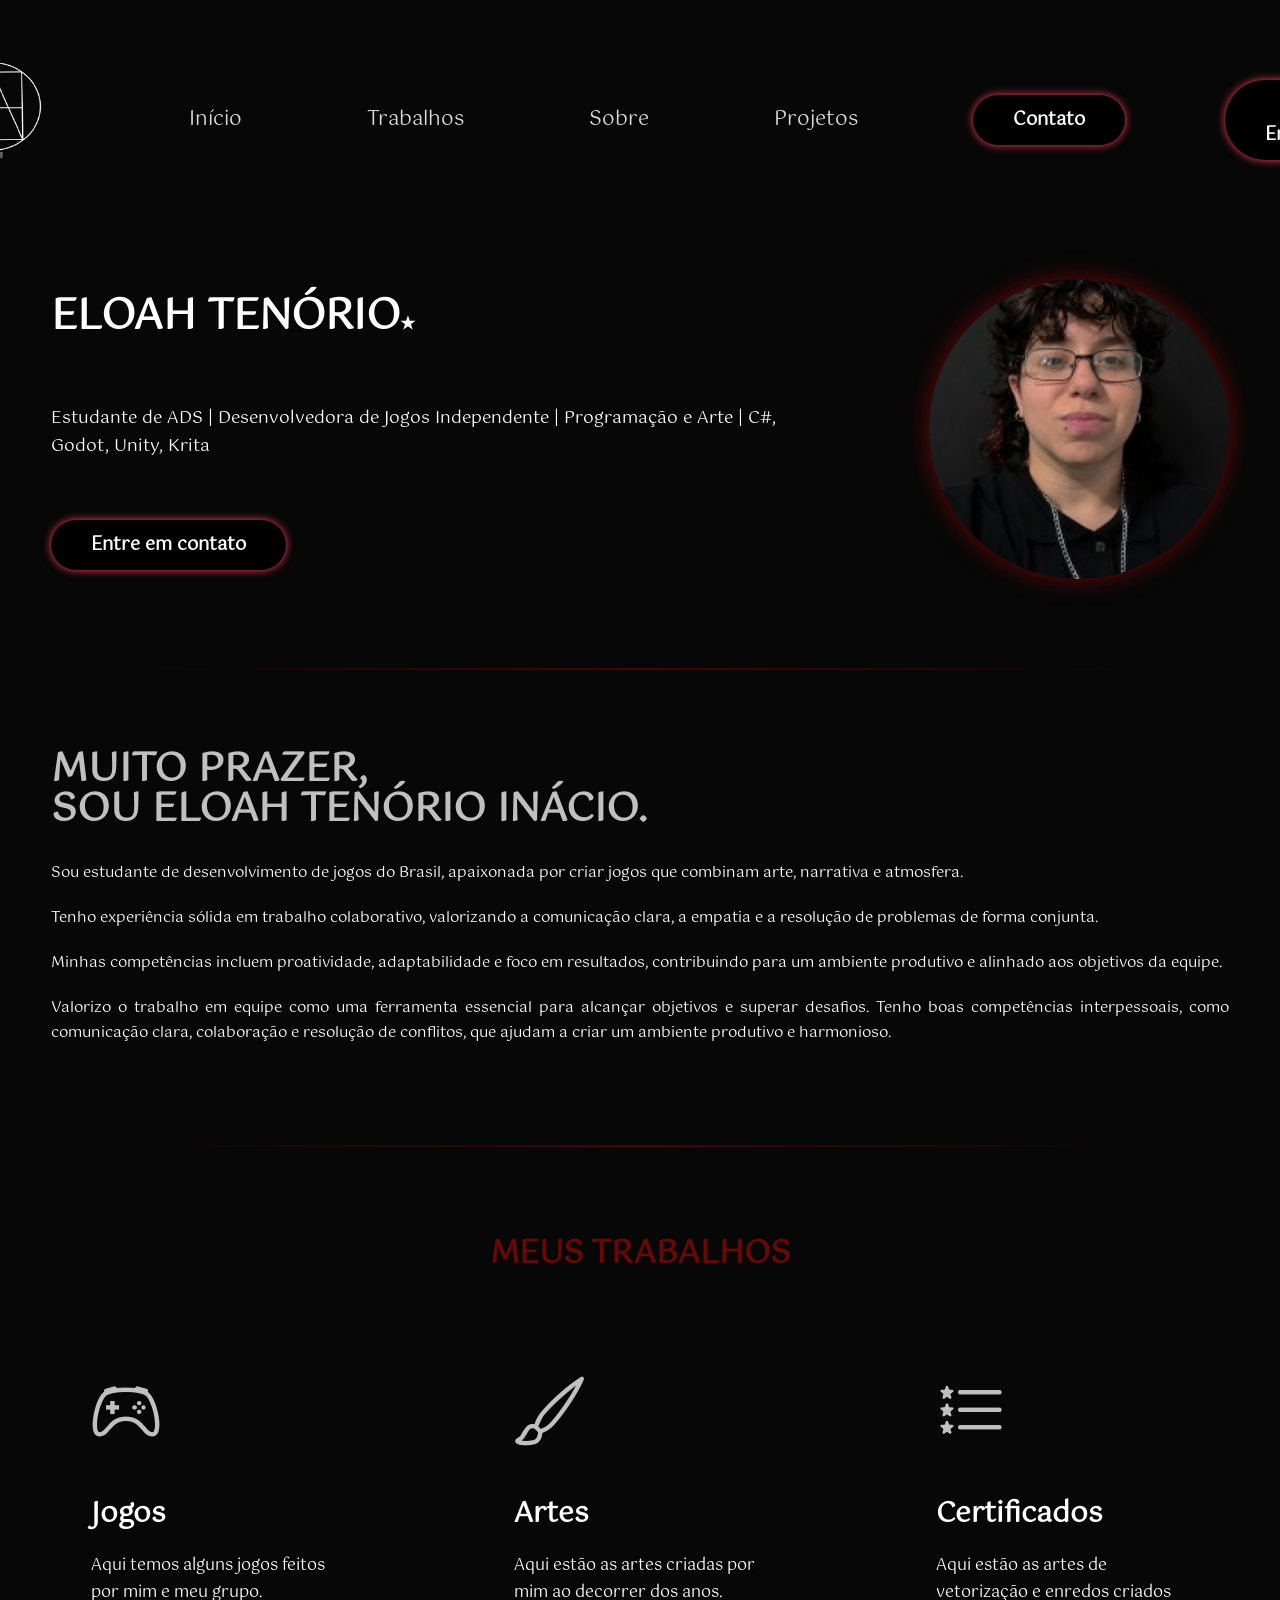
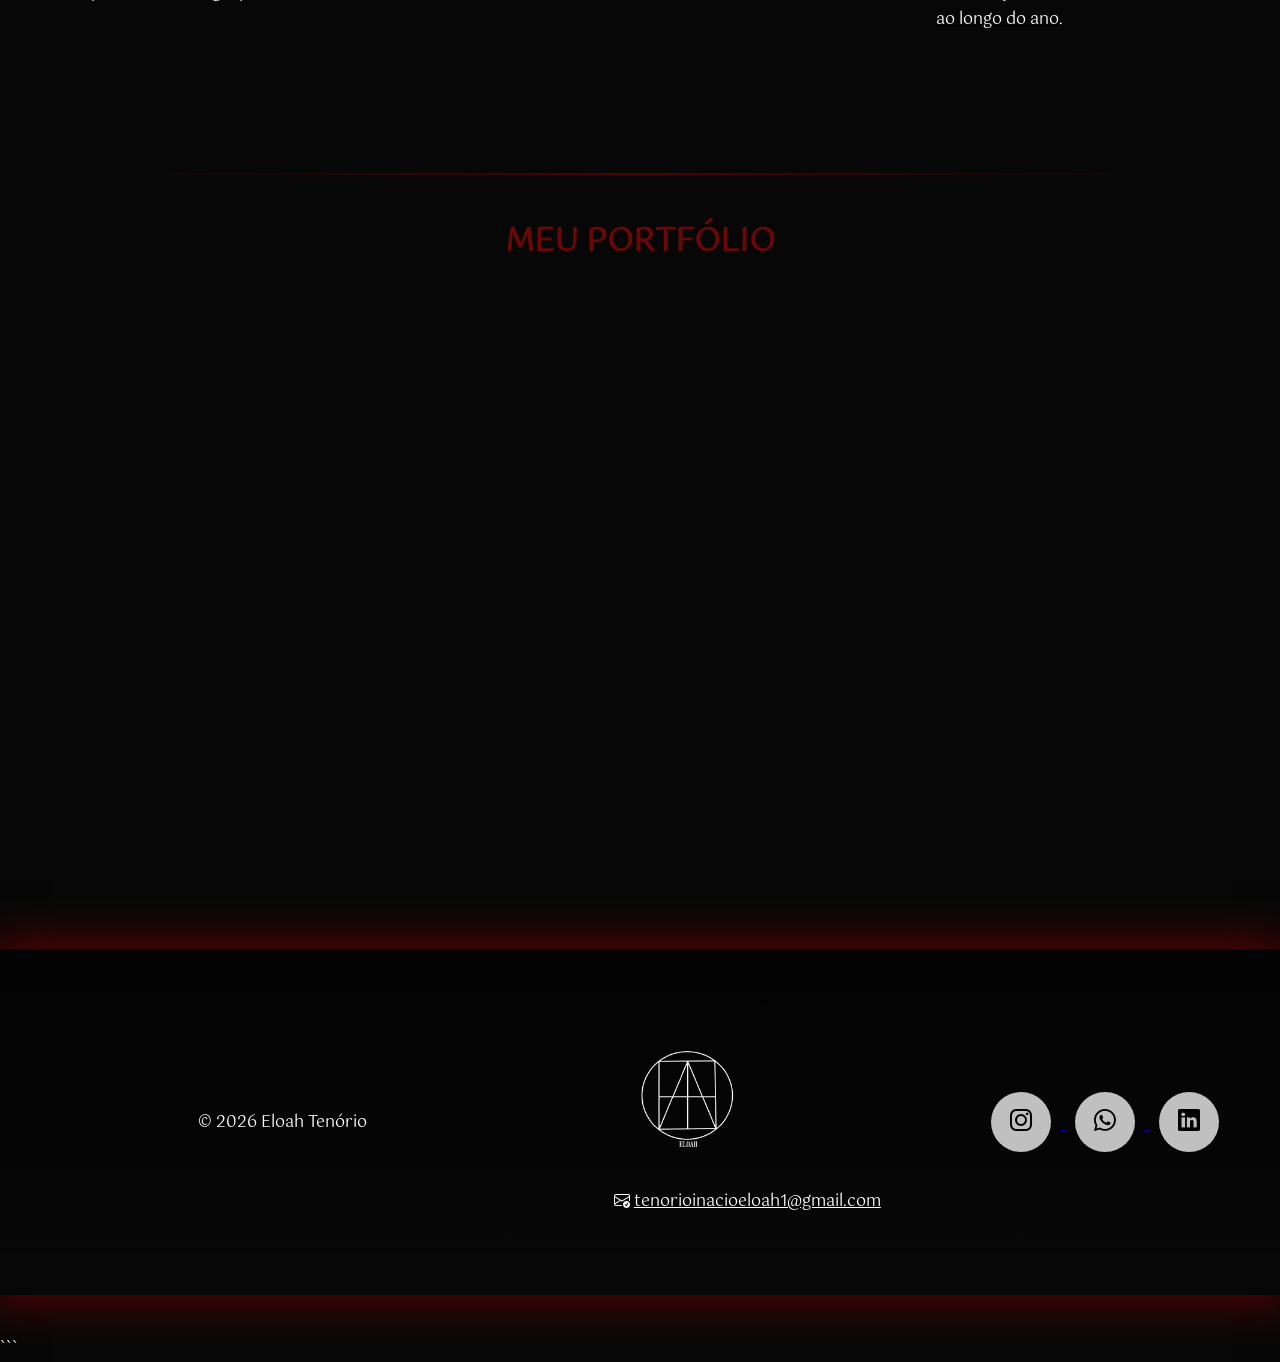
==== commit fcd001a3: "ai" ====
--- a/index.html
+++ b/index.html
@@ -15,8 +15,10 @@
         href="https://cdn.jsdelivr.net/npm/bootstrap-icons@1.11.3/font/bootstrap-icons.min.css">
 
     <link rel="stylesheet" href="style.css">
-
-    <title>Portfólio</title>
+    <link rel="stylesheet"
+        href="https://cdn.jsdelivr.net/npm/bootstrap-icons@1.11.3/font/bootstrap-icons.min.css">
+
+    <title>Eloah Tenório</title>
 </head>
 
 <body>
@@ -159,13 +161,7 @@
 
                 <div class="flex">
 
-                    <div class="img-sobre">
-
-                        <img
-                            src="images/eu inteira.jfif"
-                            alt="Foto de Eloah">
-
-                    </div>
+                   
 
 
                     <div class="txt-sobre">
@@ -253,10 +249,10 @@
                 </span>
 
                 <span
-                    data-pt=" TRABALHOS."
-                    data-en=" WORK.">
-
-                    TRABALHOS.
+                    data-pt=" TRABALHOS"
+                    data-en=" WORK">
+
+                    TRABALHOS
 
                 </span>
 
@@ -272,7 +268,7 @@
 
                     <div class="trabalhos-box">
 
-                        <i class="bi bi-code-square"></i>
+                        <i class="bi bi-controller"></i>
 
                         <h3
                             data-pt="Jogos"
@@ -282,7 +278,7 @@
 
                         </h3>
 
-                        <a href="https://github.com/EloahT21/Jogos.git">
+                        <a href="jogos.html">
 
                             <p
                                 data-pt="Aqui temos alguns jogos feitos por mim e meu grupo."
@@ -301,23 +297,23 @@
 
                     <div class="trabalhos-box">
 
-                        <i class="bi bi-stars"></i>
+                        <i class="bi bi-brush"></i>
 
                         <h3
-                            data-pt="Artes e Enredos"
-                            data-en="Art and Narratives">
-
-                            Artes e Enredos
+                            data-pt="Artes"
+                            data-en="Art">
+
+                            Artes
 
                         </h3>
 
-                        <a href="https://github.com/EloahT21/Game-Art.git">
+                        <a href="Artes.html">
 
                             <p
-                                data-pt="Aqui estão as artes de vetorização e enredos criados ao longo do ano."
-                                data-en="Here you can find vector artwork and narratives created throughout the year.">
-
-                                Aqui estão as artes de vetorização e enredos criados ao longo do ano.
+                                data-pt="Aqui estão as artes criadas por mim ao decorrer dos anos."
+                                data-en="Here is the artwork I have created over the years.">
+
+                                Aqui estão as artes criadas por mim ao decorrer dos anos.
 
                             </p>
 
@@ -340,9 +336,15 @@
 
                         </h3>
 
-                        <a href="">
-
-                            <p>-</p>
+                        <a href="Certificados.html">
+
+                            <p
+                                data-pt="Conheça alguns dos meus certificados."
+                                data-en="Take a look at some of my certificates.">
+
+                                Aqui estão as artes de vetorização e enredos criados ao longo do ano.
+
+                            </p>
 
                         </a>
 
@@ -373,10 +375,10 @@
                 </span>
 
                 <span
-                    data-pt=" PORTFÓLIO."
-                    data-en=" PORTFOLIO.">
-
-                    PORTFÓLIO.
+                    data-pt=" PORTFÓLIO"
+                    data-en=" PORTFOLIO">
+
+                    PORTFÓLIO
 
                 </span>
 
@@ -462,6 +464,14 @@
         <div class="interface flex">
 
 
+        <div class="interface">
+
+            <p>
+                © 2026 Eloah Tenório
+            </p>
+
+        </div>
+
             <div class="logo-footer">
 
                 <a href="#começo">
--- a/style.css
+++ b/style.css
@@ -93,12 +93,13 @@
     padding: 10px 40px;
     font-size: 18px;
     font-weight: 600;
-    background-color: rgb(255, 255, 255);
+    background-color: rgb(0, 0, 0);
     border: 0;
     border-radius: 30px;
     cursor: pointer;
     box-shadow: 0px 0px 8px #ff3c5c;
     transition: 0.3s;
+    color: #fff;
 }
 
 /* Estilo do Site */
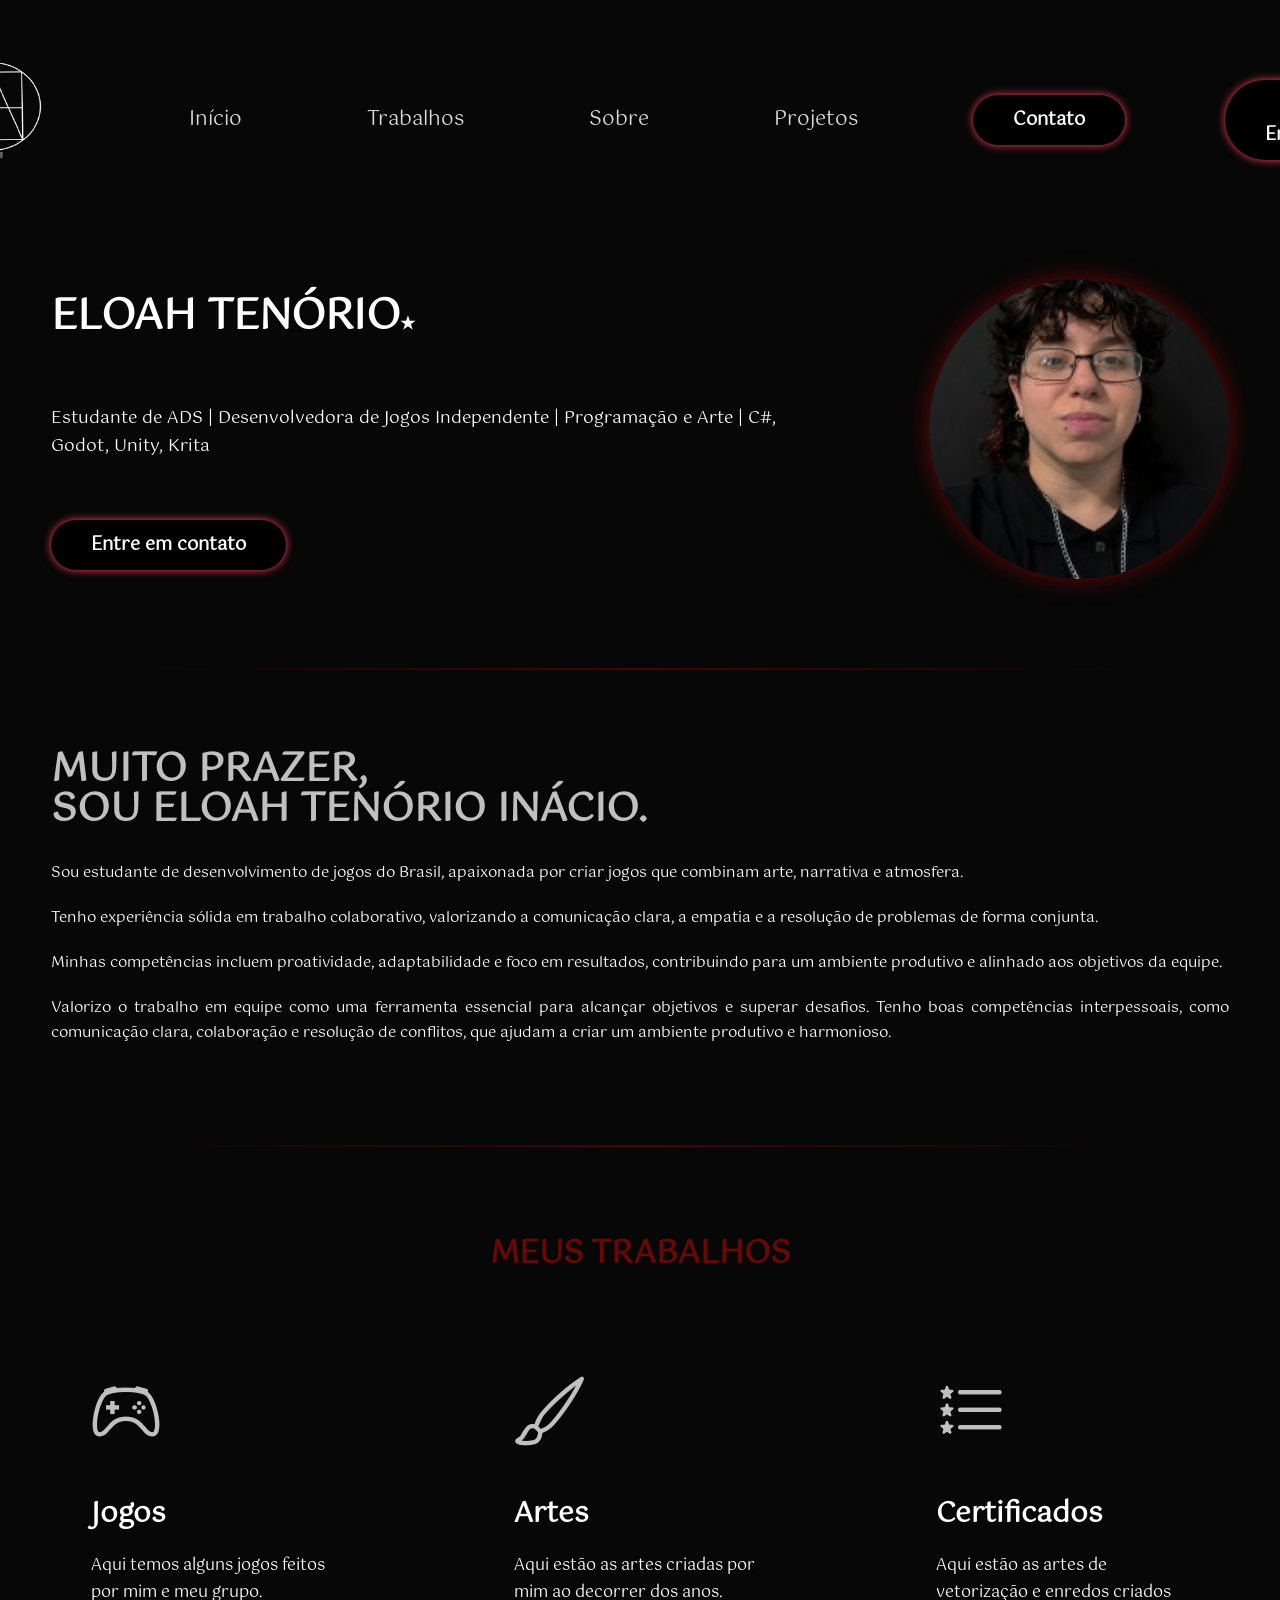
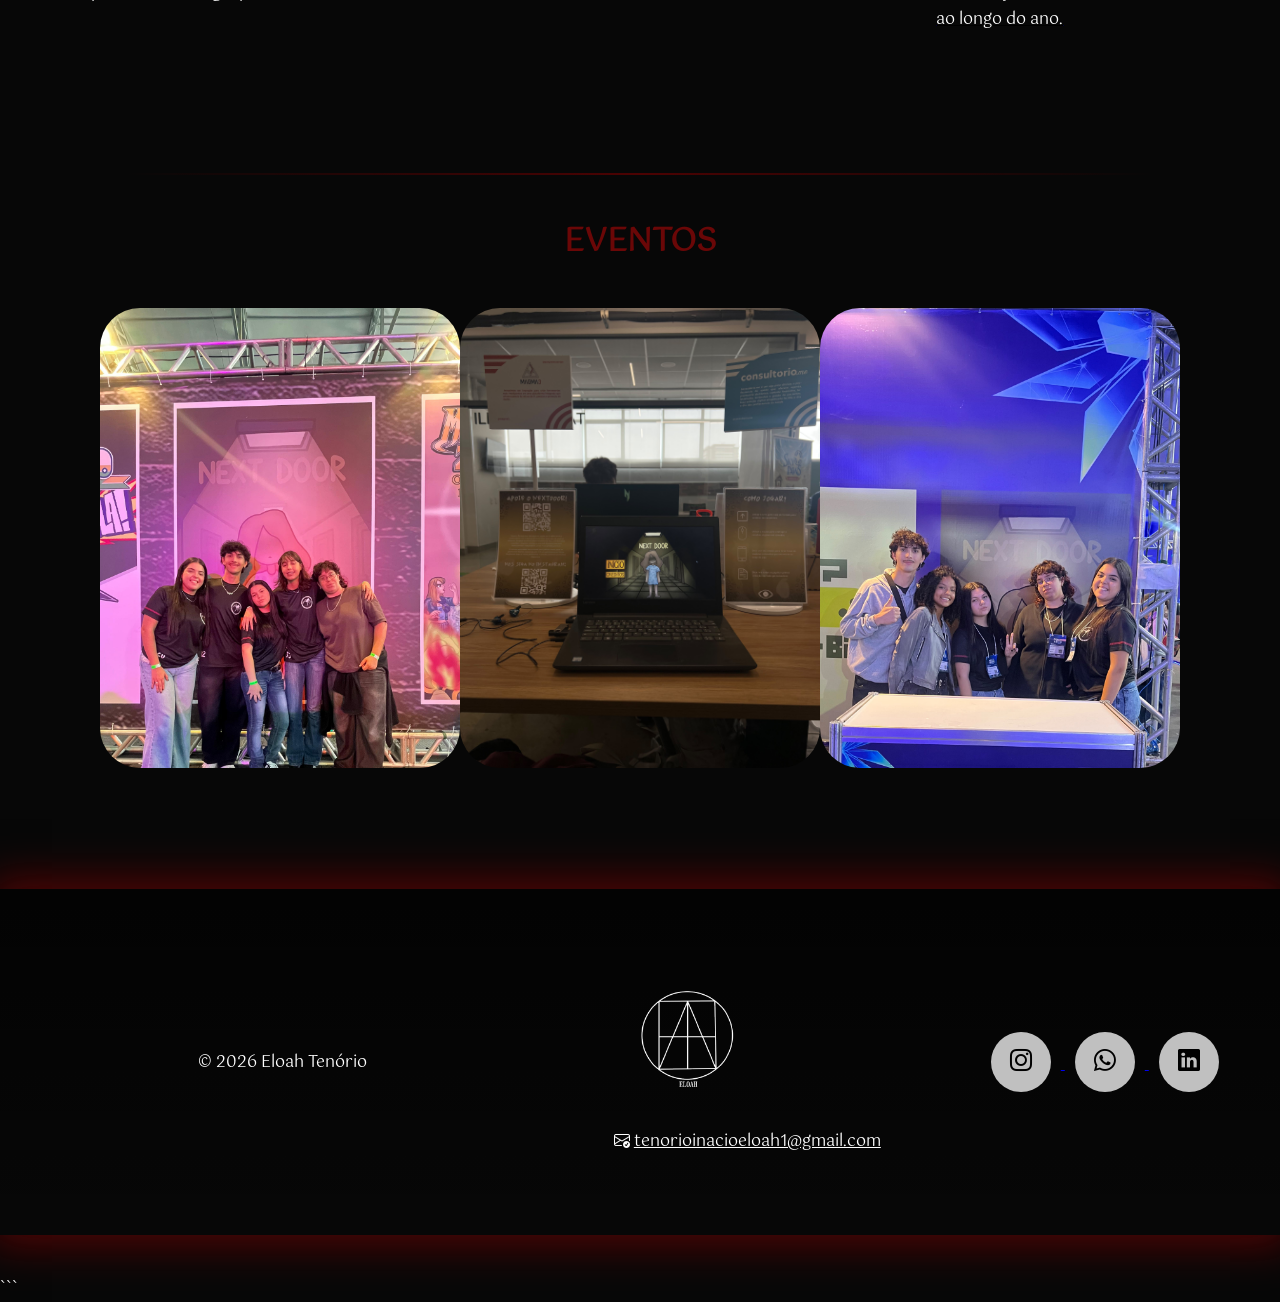
==== commit 93e5939e: "atualizado" ====
--- a/index.html
+++ b/index.html
@@ -362,23 +362,15 @@
 
         <!-- ================= PORTFÓLIO ================= -->
 
-        <section id="Projetos" class="portifolio">
+        <section id="Projetos" class="eventos">
 
             <h2 class="titulo">
 
                 <span
-                    data-pt="MEU"
-                    data-en="MY">
-
-                    MEU
-
-                </span>
-
-                <span
-                    data-pt=" PORTFÓLIO"
-                    data-en=" PORTFOLIO">
-
-                    PORTFÓLIO
+                    data-pt="Eventos"
+                    data-en="EVENTS">
+
+                    EVENTOS
 
                 </span>
 
@@ -394,14 +386,14 @@
 
                     <div
                         class="img-port"
-                        style="background-image: url(images/enredo\ tlou.png);">
+                        style="background-image: url(images/praiagames.jpg);">
 
                         <div
                             class="overlay"
-                            data-pt="Enredo Jornada do Herói"
-                            data-en="Hero's Journey Narrative">
-
-                            Enredo Jornada do Herói
+                            data-pt="Praia Games 2026"
+                            data-en="PraiaGames 2026">
+
+                            PRAIAGAMES 2026
 
                         </div>
 
@@ -412,14 +404,14 @@
 
                     <div
                         class="img-port"
-                        style="background-image: url(images/site.png);">
+                        style="background-image: url(images/SPU2026.jpg);">
 
                         <div
                             class="overlay"
-                            data-pt="Twice site"
-                            data-en="TWICE Website">
-
-                            Twice site
+                            data-pt="SANTOS POWER UP 2026"
+                            data-en="SANTOS POWER UP 2026">
+
+                            SANTOS POWER UP 2026
 
                         </div>
 
@@ -430,14 +422,14 @@
 
                     <div
                         class="img-port"
-                        style="background-image: url(images/twice\ site.png);">
+                        style="background-image: url(images/pgtech.jpg);">
 
                         <div
                             class="overlay"
-                            data-pt="Produção Twice site"
-                            data-en="TWICE Website Production">
-
-                            Produção Twice site
+                            data-pt="PGTECH 2026"
+                            data-en="PGTECH 2026">
+
+                            PGTECH 2026
 
                         </div>
 
--- a/style.css
+++ b/style.css
@@ -320,9 +320,9 @@
     display: flex;
     align-items: center;
     justify-content: center;
-    font-size: 24px;
+    font-size: 20px;
     font-weight: 600;
-    color: white;
+    color: rgb(255, 255, 255);
     opacity: 0;
     transition: 0.5s;
 }
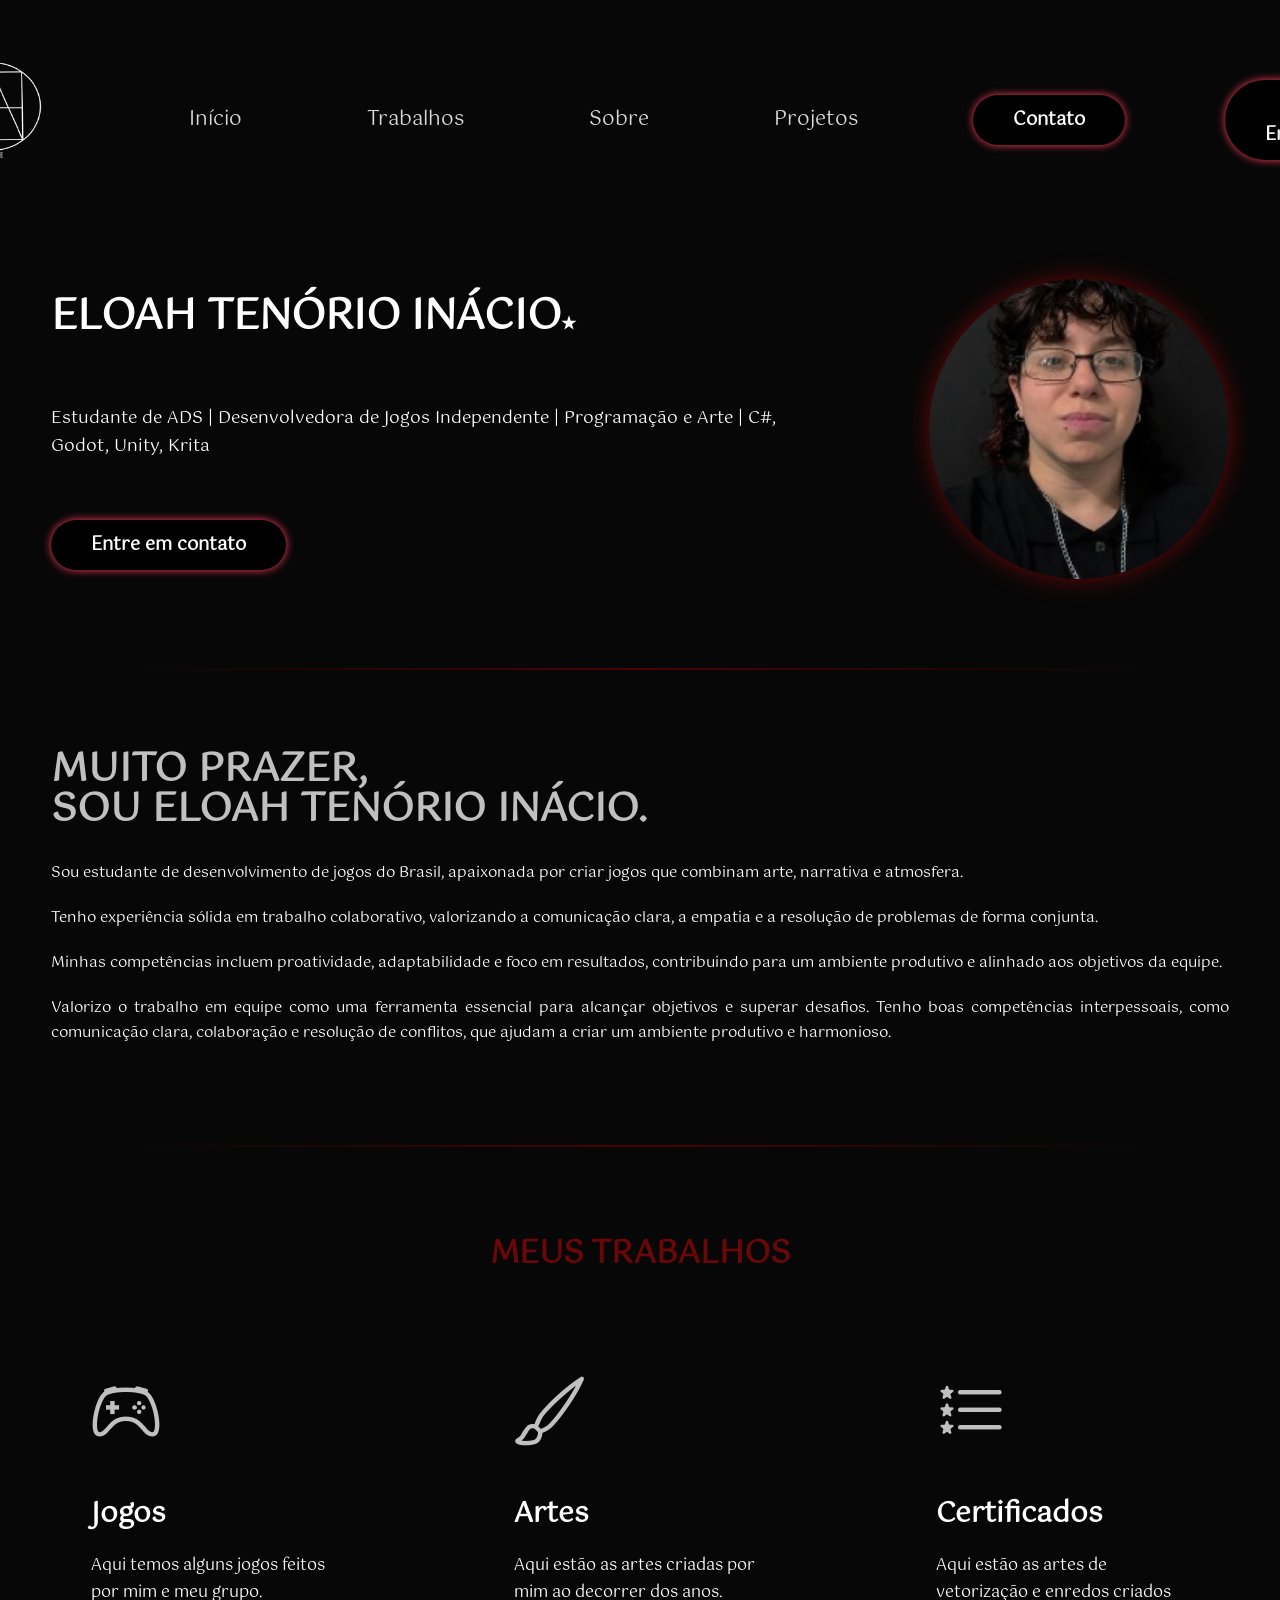
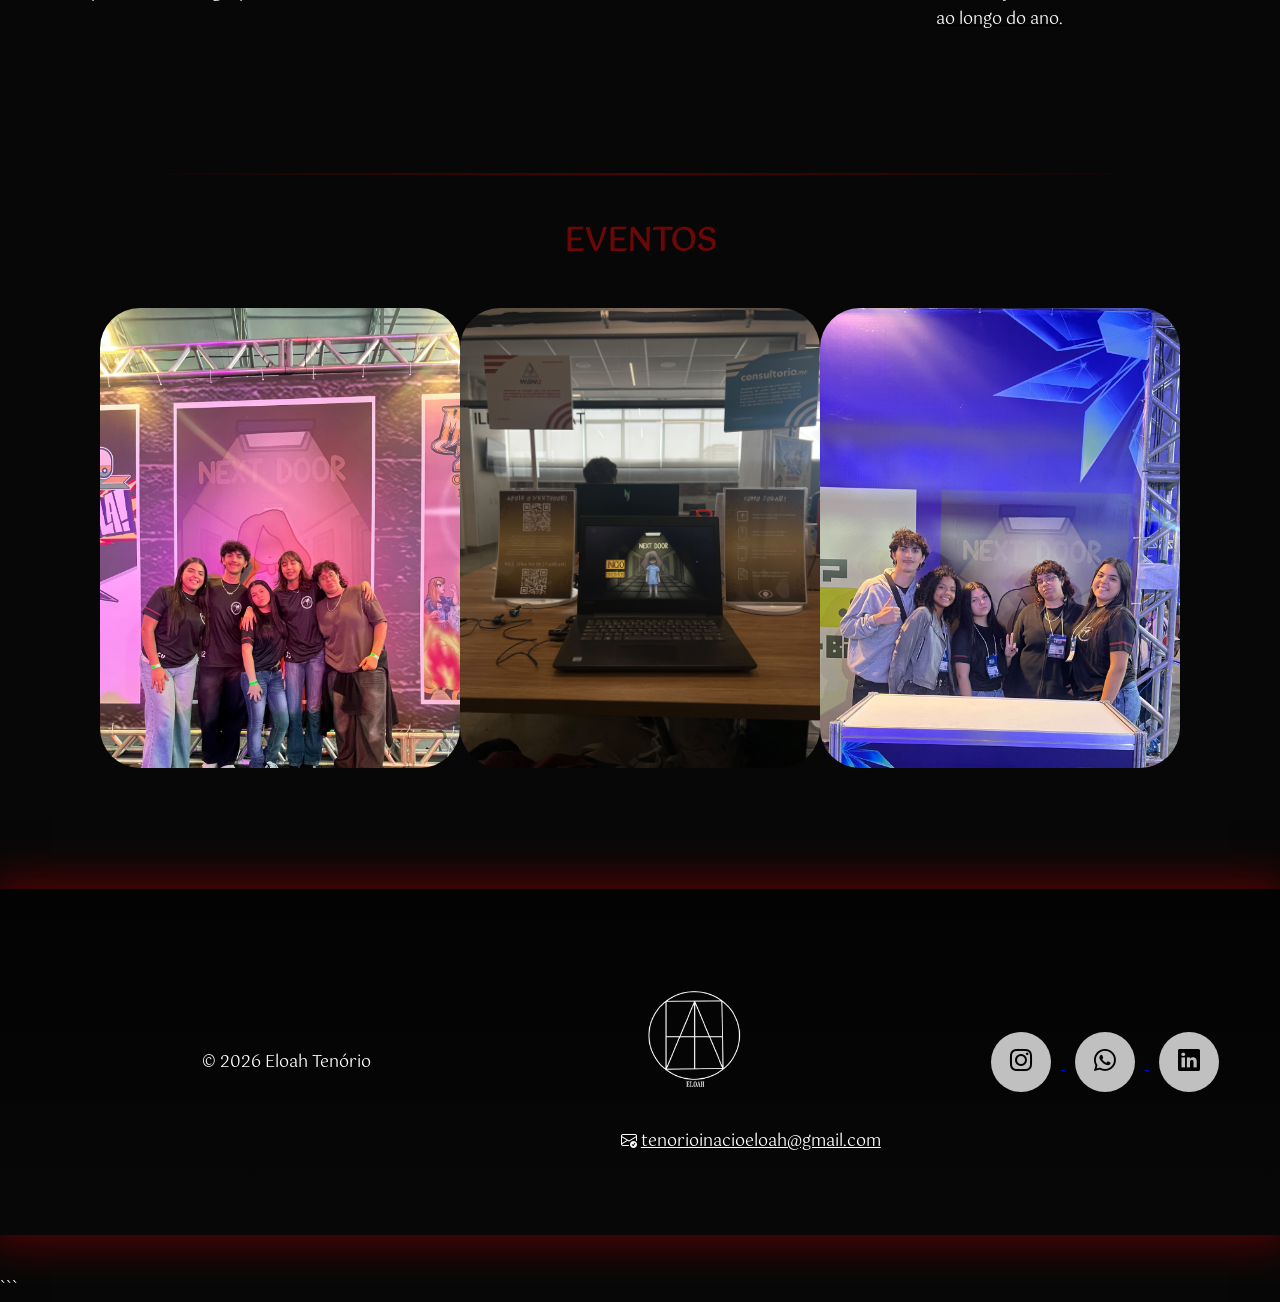
==== commit dd71a888: "jgoo" ====
--- a/index.html
+++ b/index.html
@@ -107,7 +107,7 @@
                 <div class="txt-topo-site">
 
                     <h1>
-                        ELOAH TENÓRIO<span>&#9733;</span>
+                        ELOAH TENÓRIO INÁCIO<span>&#9733;</span>
                     </h1>
 
                     <p
@@ -482,7 +482,7 @@
 
                     <a href="mailto:tenorioinacioeloah1@gmail.com">
 
-                        tenorioinacioeloah1@gmail.com
+                        tenorioinacioeloah@gmail.com
 
                     </a>
 
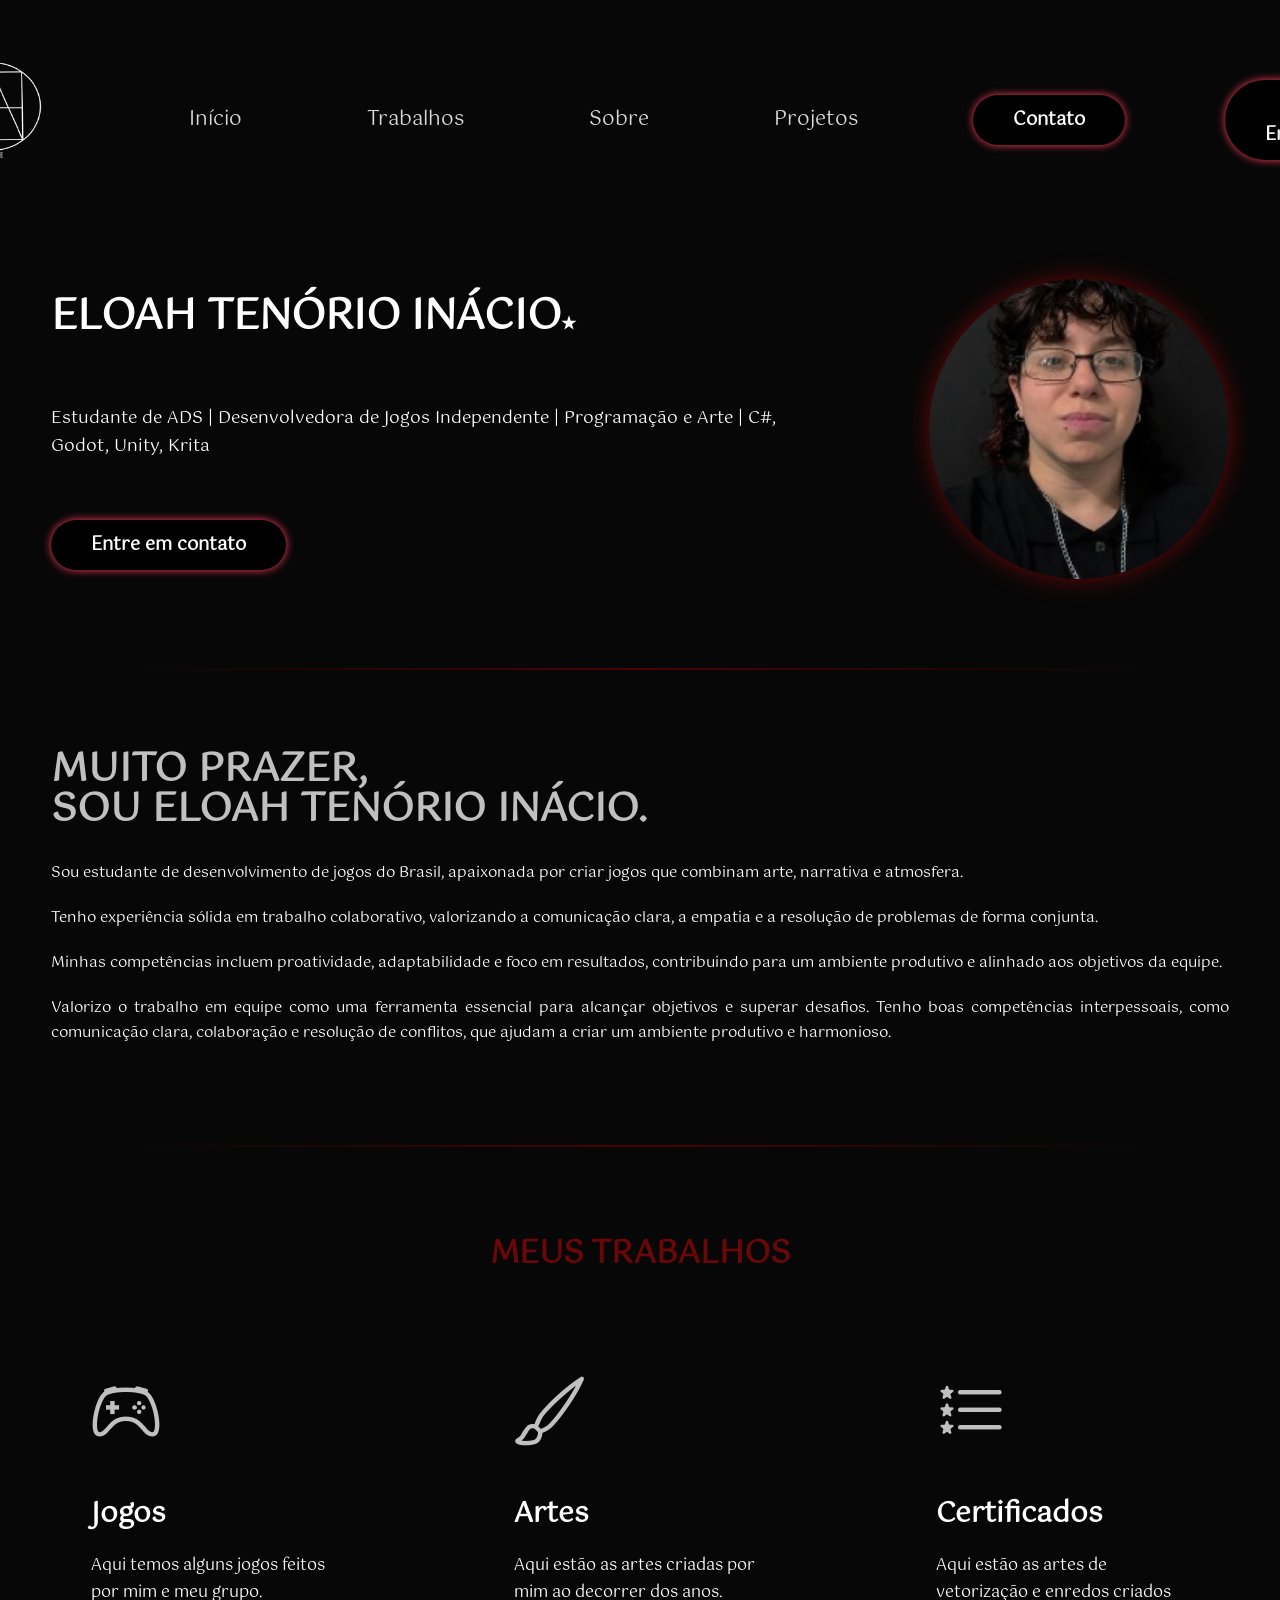
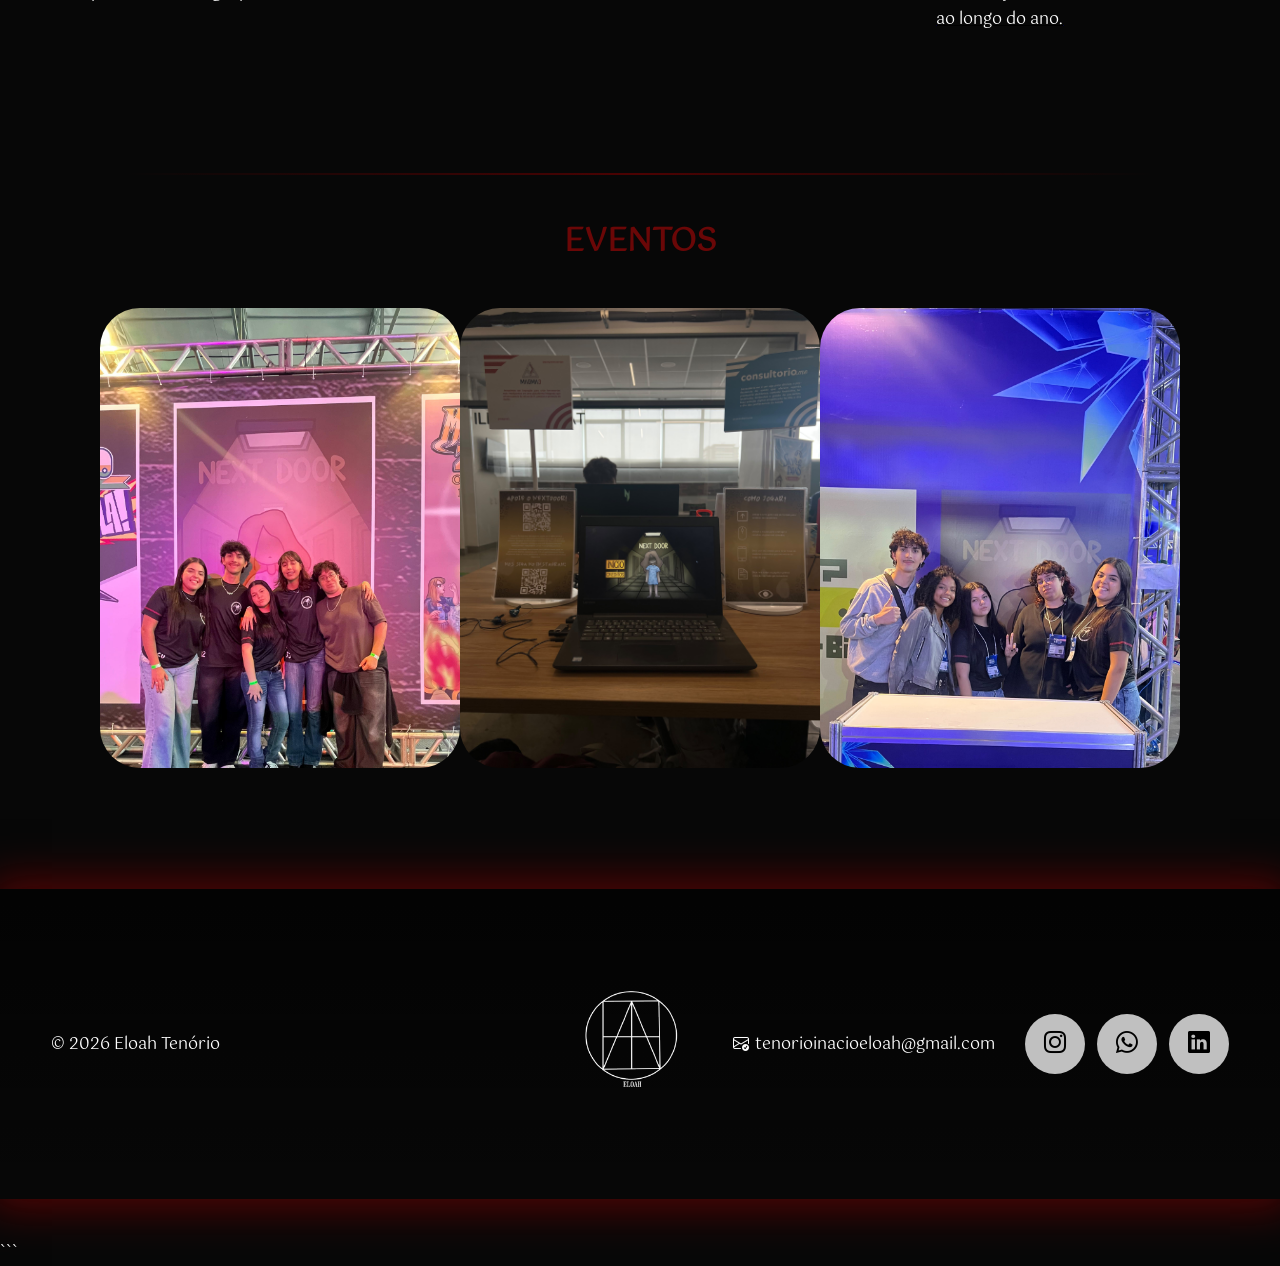
==== commit 06b959c4: "aaaaaaaai" ====
--- a/index.html
+++ b/index.html
@@ -449,87 +449,58 @@
     <br>
 
 
-    <!-- ================= FOOTER ================= -->
-
-    <footer class="footer">
-
-        <div class="interface flex">
-
-
-        <div class="interface">
-
-            <p>
-                © 2026 Eloah Tenório
+
+<!-- ================= FOOTER ================= -->
+<footer class="footer">
+    <div class="interface flex">
+
+        <div class="copyright">
+            <p>© 2026 Eloah Tenório</p>
+        </div>
+
+        <div class="logo-footer">
+            <a href="#começo">
+                <img
+                    src="images/llolgog.png"
+                    id="logo-bottom"
+                    alt="Logo do rodapé">
+            </a>
+        </div>
+
+        <div class="footer-contatos">
+
+            <p class="email">
+                <i class="bi bi-envelope-check"></i>
+                <a href="mailto:tenorioinacioeloah1@gmail.com">
+                    tenorioinacioeloah@gmail.com
+                </a>
             </p>
 
+            <div class="bnt-social">
+                <a href="https://www.instagram.com/_elo.me/">
+                    <button aria-label="Instagram">
+                        <i class="bi bi-instagram"></i>
+                    </button>
+                </a>
+
+                <a href="https://wa.me/qr/FU6QCWK65TYTM1">
+                    <button aria-label="WhatsApp">
+                        <i class="bi bi-whatsapp"></i>
+                    </button>
+                </a>
+
+                <a href="https://www.linkedin.com/in/eloah-ten%C3%B3rio-6971702b8/">
+                    <button aria-label="LinkedIn">
+                        <i class="bi bi-linkedin"></i>
+                    </button>
+                </a>
+            </div>
+
         </div>
 
-            <div class="logo-footer">
-
-                <a href="#começo">
-
-                    <img
-                        src="images/llolgog.png"
-                        id="logo-bottom"
-                        alt="Logo do rodapé">
-
-                </a>
-
-
-                <p>
-
-                    <i class="bi bi-envelope-check"></i>
-
-                    <a href="mailto:tenorioinacioeloah1@gmail.com">
-
-                        tenorioinacioeloah@gmail.com
-
-                    </a>
-
-                </p>
-
-            </div>
-
-
-            <div class="bnt-social">
-
-                <a href="https://www.instagram.com/_elo.me/">
-
-                    <button>
-
-                        <i class="bi bi-instagram"></i>
-
-                    </button>
-
-                </a>
-
-
-                <a href="https://wa.me/qr/FU6QCWK65TYTM1">
-
-                    <button>
-
-                        <i class="bi bi-whatsapp"></i>
-
-                    </button>
-
-                </a>
-
-
-                <a href="https://www.linkedin.com/in/eloah-ten%C3%B3rio-6971702b8/">
-
-                    <button>
-
-                        <i class="bi bi-linkedin"></i>
-
-                    </button>
-
-                </a>
-
-            </div>
-
-        </div>
-
-    </footer>
+    </div>
+</footer>
+
 
 
     <!-- ================= JAVASCRIPT - IDIOMA ================= -->
@@ -587,4 +558,4 @@
 </body>
 
 </html>
-```
+```
--- a/style.css
+++ b/style.css
@@ -331,38 +331,150 @@
     opacity: 1;
 }
 
-/* Estilo rodapé */
-footer {
-    padding: 40px 4%; 
-    background: rgba(0, 0, 0, 0.8);
-    background: linear-gradient(to bottom, rgba(0, 0, 0, 0.6), rgba(0, 0, 0, 0)); 
+/* =========================
+   RODAPÉ
+   ========================= */
+
+footer.footer {
     padding: 80px 4%;
+    margin: 40px 0;
+    background: linear-gradient(
+        to bottom,
+        rgba(0, 0, 0, 0.6),
+        rgba(0, 0, 0, 0)
+    );
     box-shadow: 0 0 40px 10px rgba(114, 3, 3, 0.69);
-    margin: 40px 0; 
-}
-
-footer .flex {
+}
+
+footer.footer .interface.flex {
+    width: 100%;
+    max-width: 1280px;
+    margin: 0 auto;
+    display: flex;
+    flex-direction: row;
     justify-content: space-between;
-}
-
-footer .line-footer p i {
-    color: silver;
-    font-size: 22px;
-}
-
-footer .line-footer p a {
+    align-items: center;
+    gap: 25px;
+}
+
+/* Copyright */
+footer .copyright {
+    flex: 1;
+    margin-right: 40px;
+}
+
+footer .copyright p {
+    margin: 0;
+    white-space: nowrap;
+}
+
+/* Logo */
+footer .logo-footer {
+    flex: 0 0 auto;
+}
+
+footer .logo-footer img {
+    display: block;
+    width: 150px;
+    height: auto;
+    max-width: none;
+    box-shadow: none;
+}
+
+/* E-mail e redes sociais */
+footer .footer-contatos {
+    display: flex;
+    flex: 1;
+    align-items: center;
+    justify-content: flex-end;
+    gap: 30px;
+}
+
+footer .footer-contatos .email {
+    display: flex;
+    align-items: center;
+    gap: 6px;
+    margin: 0;
+    white-space: nowrap;
+}
+
+footer .footer-contatos .email a {
     color: white;
     text-decoration: none;
 }
 
-footer .logo-footer p a {
-    color: white;
-}
-
-footer .line-footer {
-    padding: 20px 0;
-}
-
+/* Botões sociais */
+footer .bnt-social {
+    display: flex;
+    flex-direction: row;
+    align-items: center;
+    gap: 12px;
+    flex-wrap: nowrap;
+}
+
+footer .bnt-social a {
+    display: flex;
+    text-decoration: none;
+}
+
+footer .bnt-social button {
+    width: 60px;
+    height: 60px;
+    flex-shrink: 0;
+    display: flex;
+    align-items: center;
+    justify-content: center;
+    border: 0;
+    border-radius: 50%;
+    background-color: silver;
+    font-size: 22px;
+    cursor: pointer;
+    margin: 0;
+    transition: 0.2s;
+}
+
+/* Tablets */
+@media (max-width: 900px) {
+    footer.footer .interface.flex {
+        flex-direction: column;
+        gap: 25px;
+        text-align: center;
+    }
+
+    footer .copyright {
+        flex: initial;
+        margin-right: 0;
+    }
+
+    footer .footer-contatos {
+        flex-direction: column;
+        justify-content: center;
+        gap: 20px;
+        max-width: 100%;
+    }
+
+    footer .footer-contatos .email {
+        white-space: normal;
+        overflow-wrap: anywhere;
+        justify-content: center;
+    }
+}
+
+/* Celulares */
+@media (max-width: 600px) {
+    footer.footer {
+        padding: 30px 4%;
+    }
+
+    footer .logo-footer img {
+        width: 150px;
+    }
+
+    footer .bnt-social {
+        justify-content: center;
+        gap: 12px;
+    }
+}
 html {
     scroll-behavior: smooth;
 }
